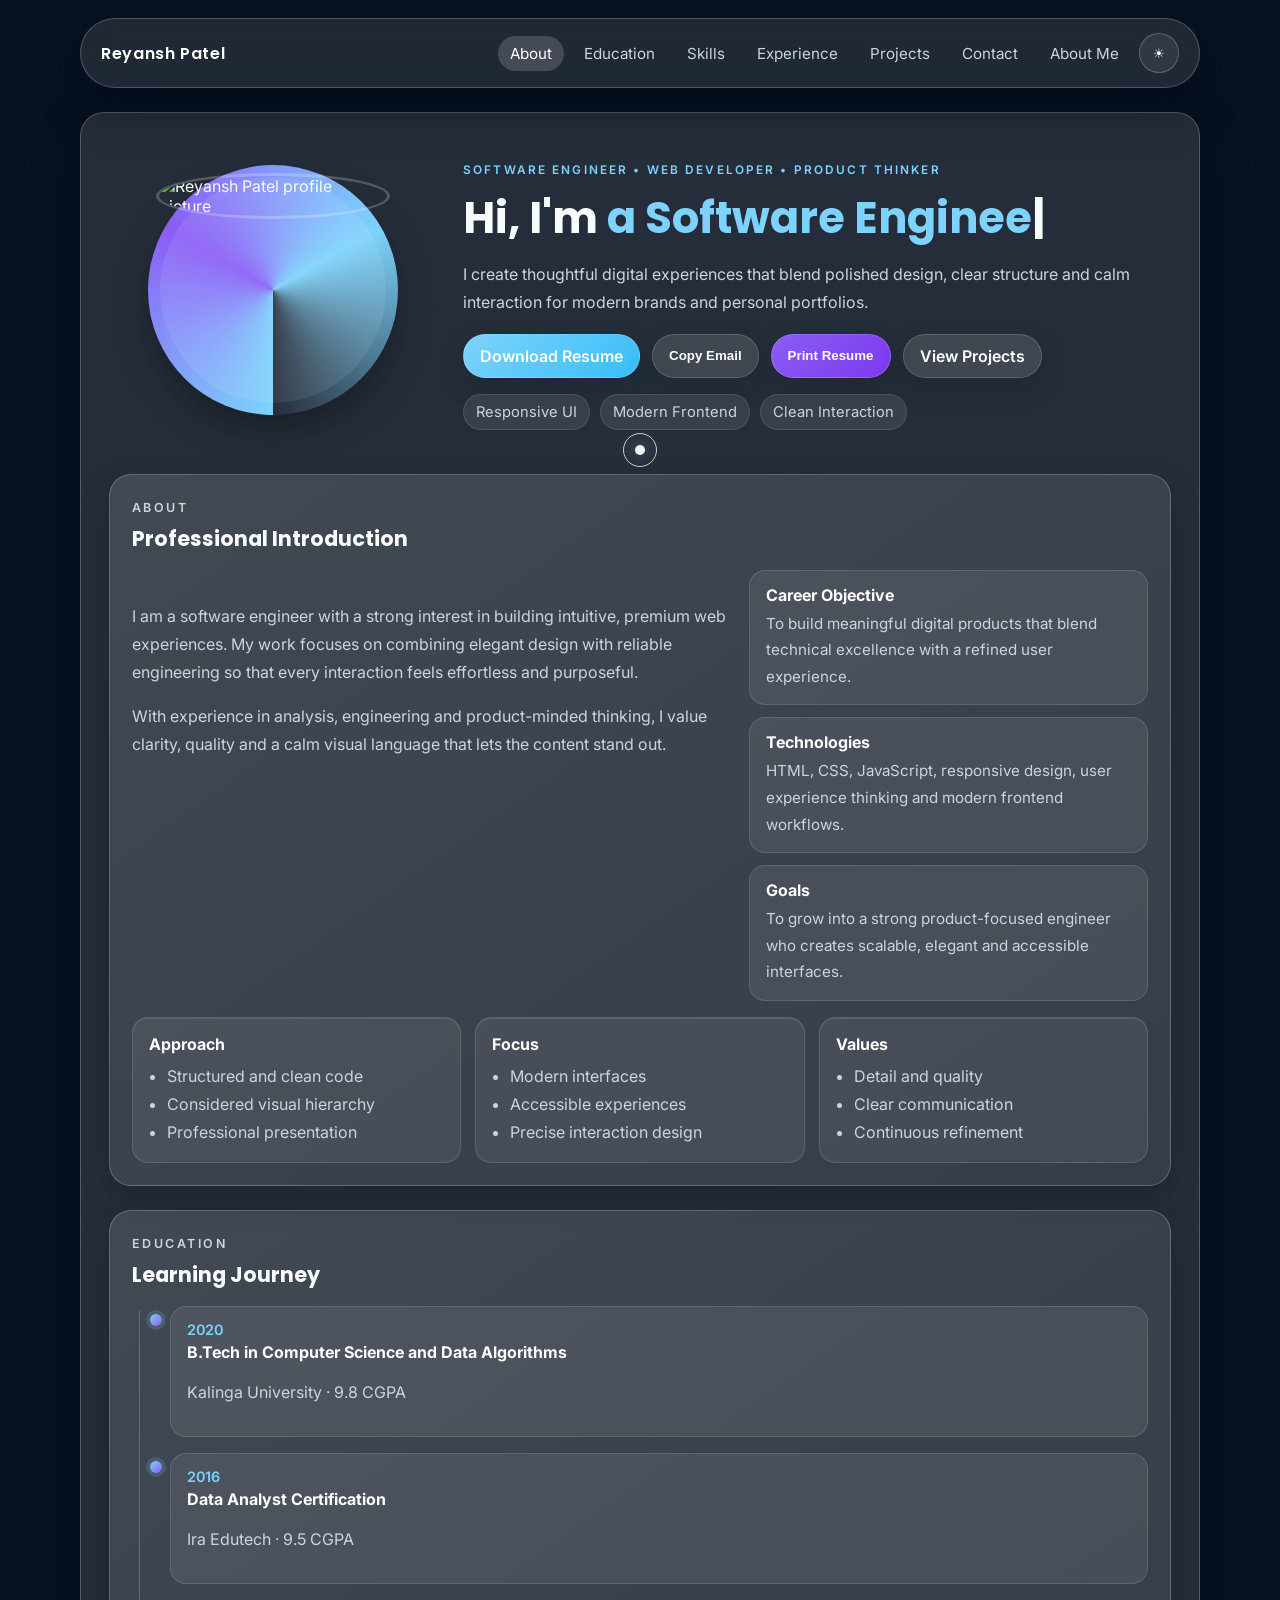
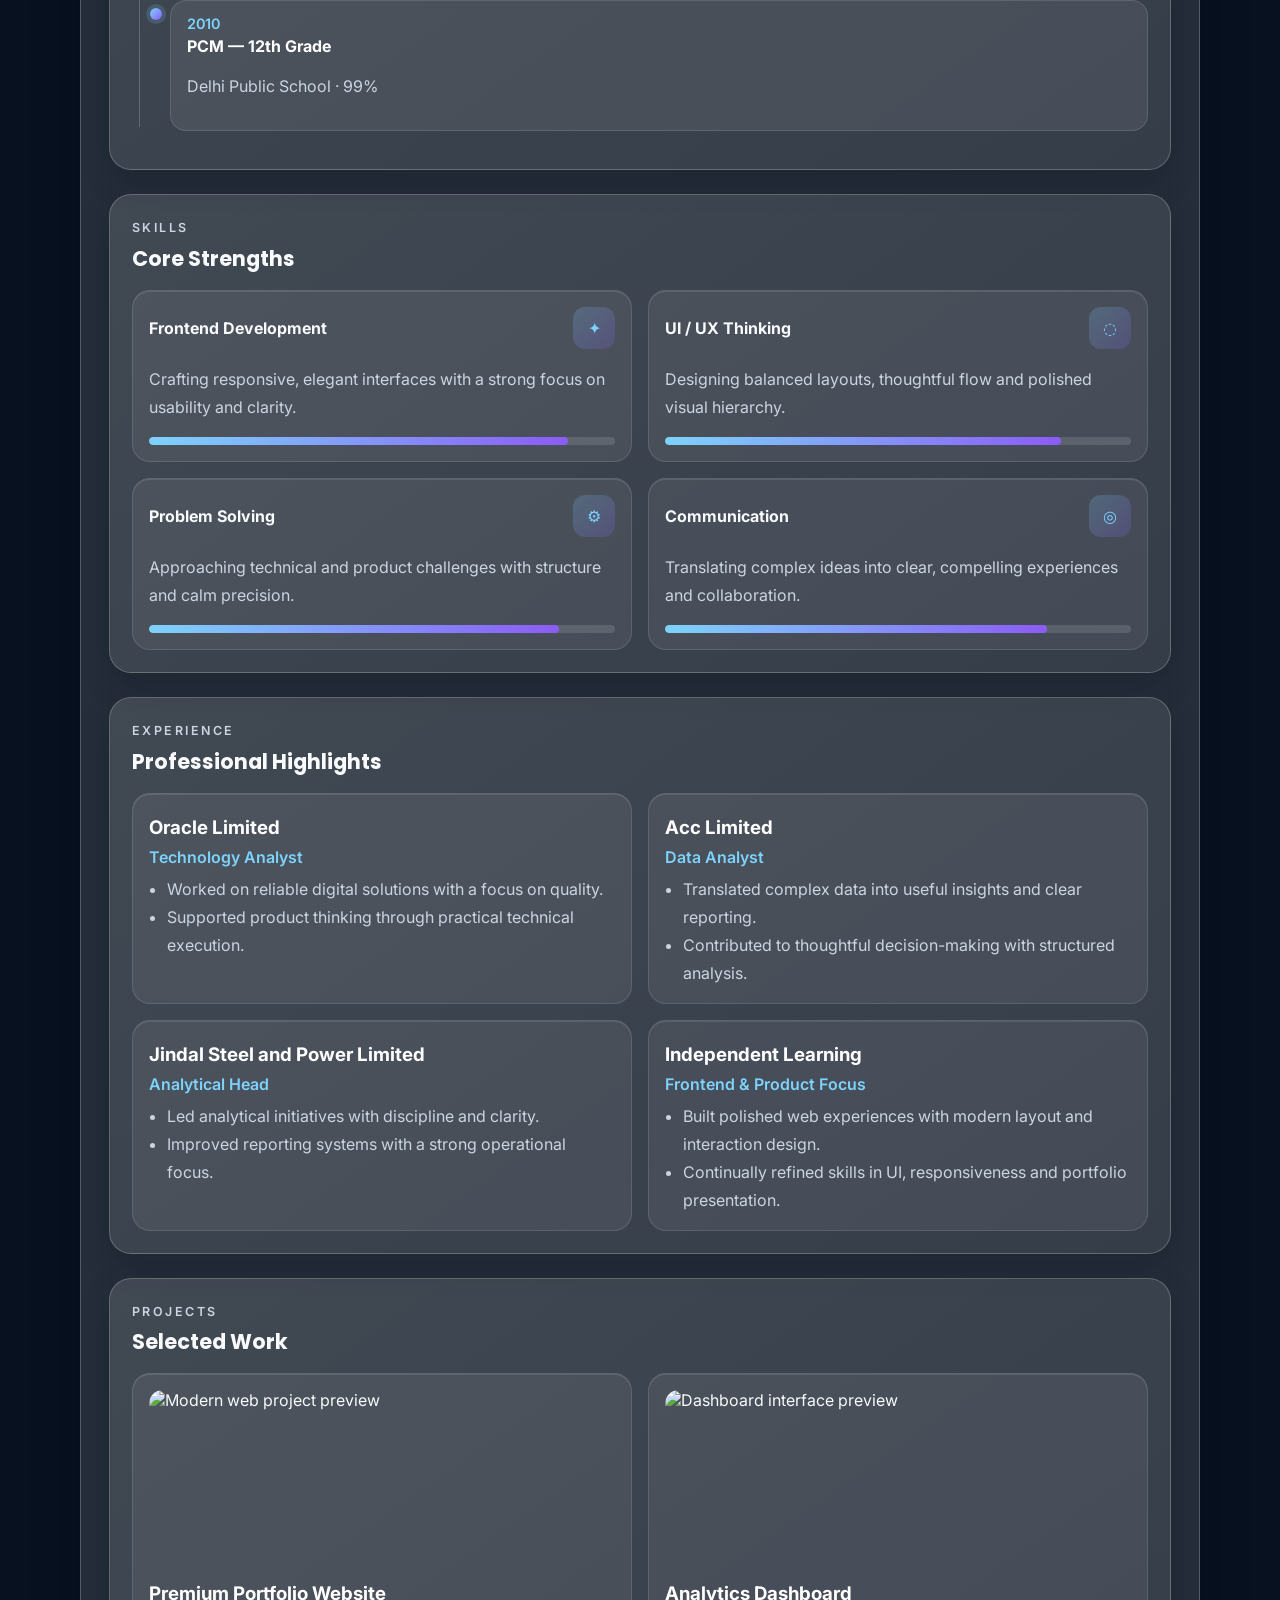
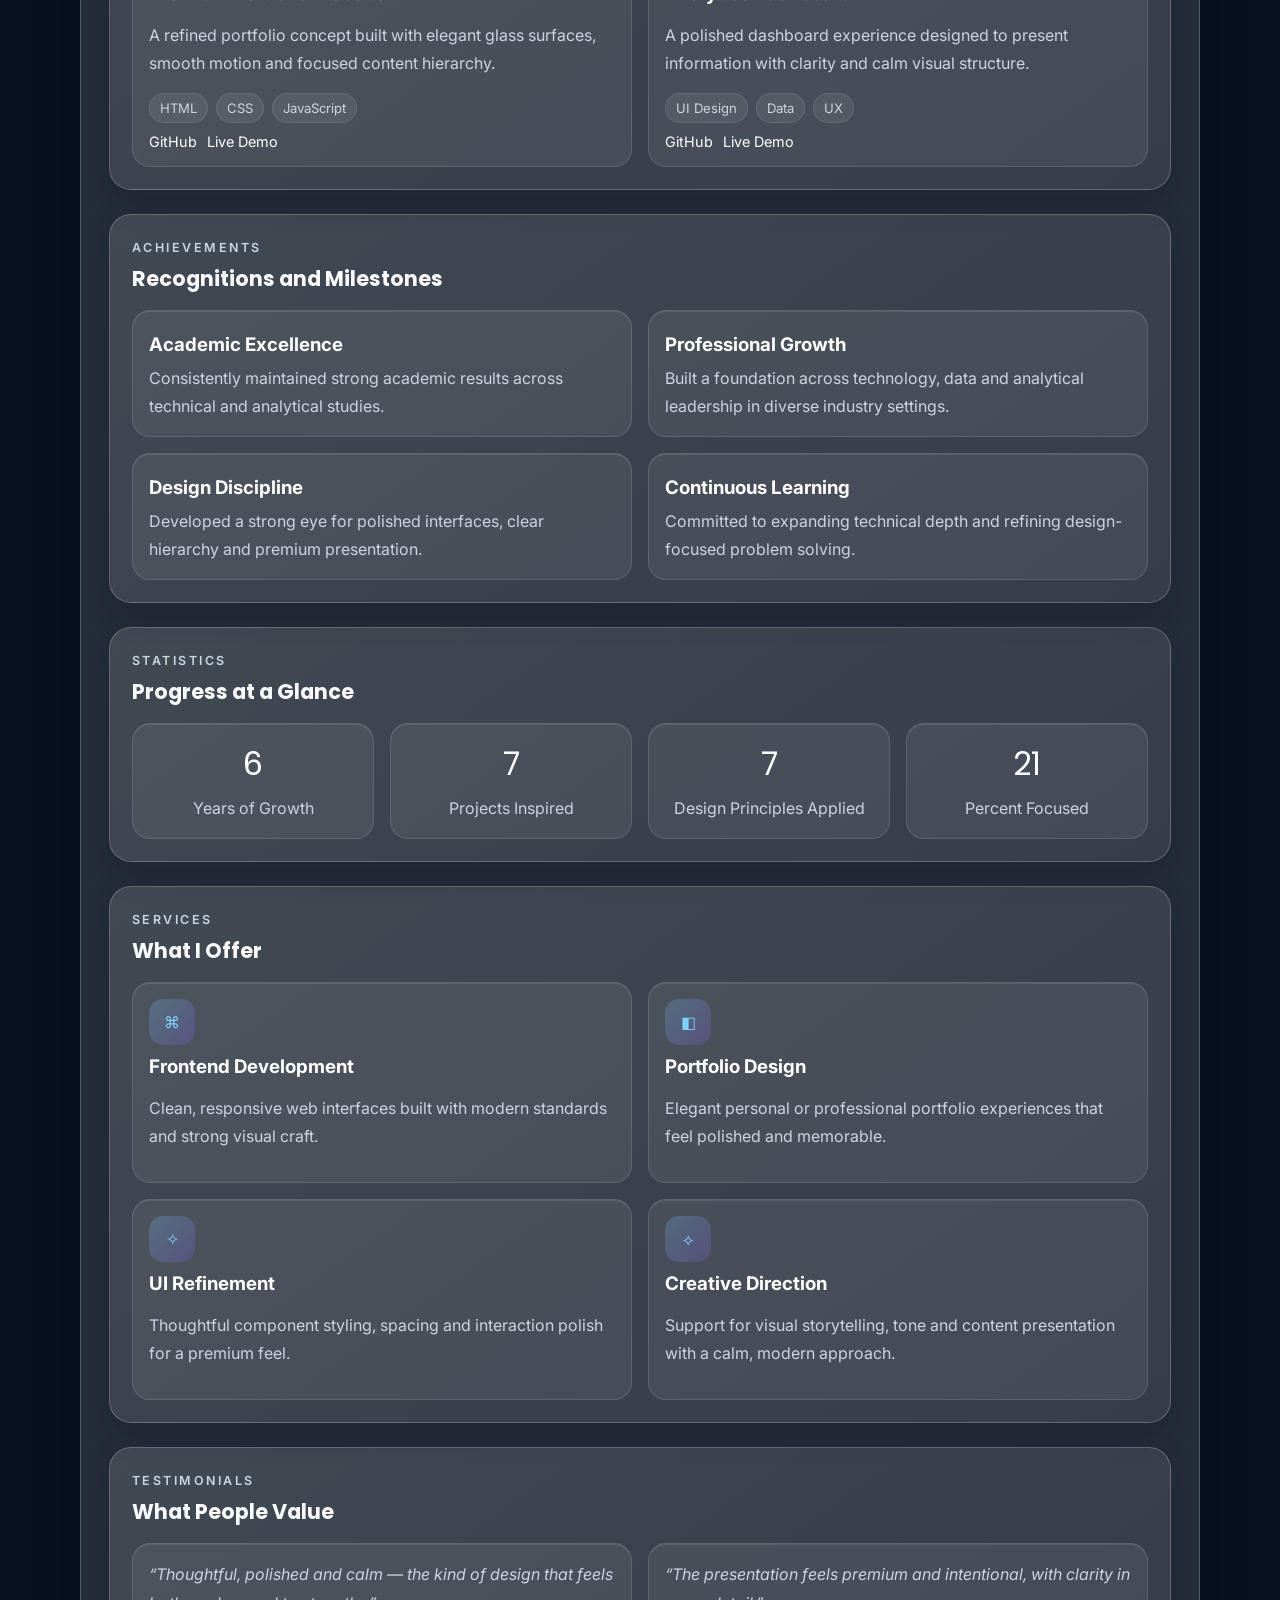
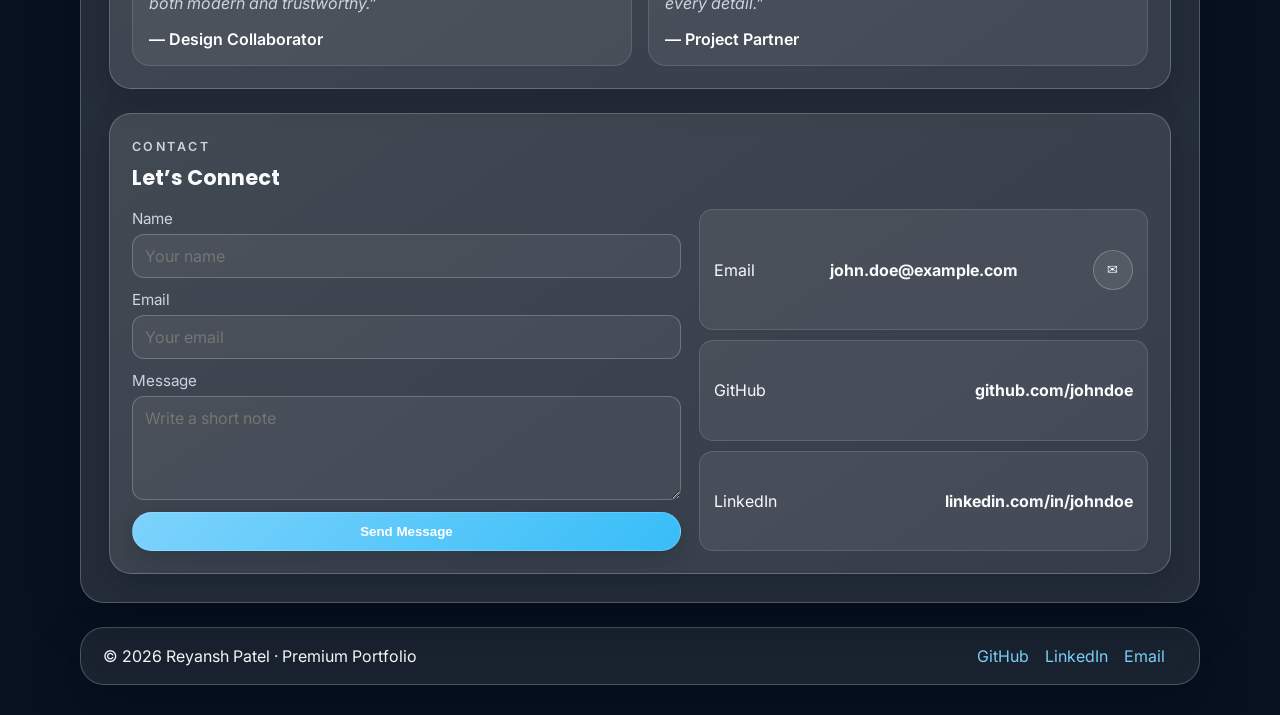
==== index.html @ 23c919d6 "Added index.html" ====
<!DOCTYPE html>
<html lang="en">
<head>
    <meta charset="UTF-8">
    <meta name="viewport" content="width=device-width, initial-scale=1.0">
    <title>Reyansh Patel | Portfolio</title>
    <link rel="preconnect" href="https://fonts.googleapis.com">
    <link rel="preconnect" href="https://fonts.gstatic.com" crossorigin>
    <link href="https://fonts.googleapis.com/css2?family=Inter:wght@300;400;500;600;700&family=Poppins:wght@500;600;700&display=swap" rel="stylesheet">
    <style>
        :root {
            --bg-1: #07111f;
            --bg-2: #13233d;
            --card: rgba(255,255,255,0.12);
            --card-strong: rgba(255,255,255,0.16);
            --text: #f8fafc;
            --muted: #cbd5e1;
            --accent: #7dd3fc;
            --accent-2: #8b5cf6;
            --border: rgba(255,255,255,0.22);
            --shadow: 0 20px 45px rgba(2,8,23,0.35);
            --surface: rgba(255,255,255,0.08);
            --surface-strong: rgba(255,255,255,0.14);
        }

        body[data-theme="light"] {
            --bg-1: #f8fbff;
            --bg-2: #e9f2ff;
            --card: rgba(255,255,255,0.82);
            --card-strong: rgba(255,255,255,0.92);
            --text: #10233c;
            --muted: #55708f;
            --accent: #2563eb;
            --accent-2: #7c3aed;
            --border: rgba(15,23,42,0.12);
            --shadow: 0 16px 35px rgba(15,23,42,0.1);
            --surface: rgba(37,99,235,0.08);
            --surface-strong: rgba(124,58,237,0.12);
        }

        * { box-sizing: border-box; }
        html { scroll-behavior: smooth; }
        body {
            margin: 0;
            font-family: 'Inter', sans-serif;
            color: var(--text);
            background: var(--bg-1);
            overflow-x: hidden;
            min-height: 100vh;
        }

        /* Floating background blobs removed per user request */
        body::before, body::after {
            display: none !important;
            content: none !important;
        }

        .loading-screen {
            position: fixed;
            inset: 0;
            background: rgba(7,17,31,0.95);
            display: grid;
            place-items: center;
            z-index: 99999;
            transition: opacity 0.6s ease, visibility 0.6s ease;
        }

        body[data-theme="light"] .loading-screen {
            background: rgba(248,251,255,0.95);
        }

        .page-transition {
            position: fixed;
            inset: 0;
            background: rgba(7,17,31,0.18);
            backdrop-filter: blur(4px);
            opacity: 0;
            pointer-events: none;
            transition: opacity 0.2s ease;
            z-index: 10004;
        }

        body.is-transitioning .page-transition {
            opacity: 1;
        }

        .loading-screen.hidden {
            opacity: 0;
            visibility: hidden;
        }

        .loader {
            width: 54px;
            height: 54px;
            border: 3px solid rgba(255,255,255,0.18);
            border-top-color: var(--accent);
            border-radius: 50%;
        }

        .scroll-progress {
            position: fixed;
            top: 0;
            left: 0;
            width: 0%;
            height: 3px;
            background: linear-gradient(90deg, var(--accent), var(--accent-2));
            z-index: 10005;
            box-shadow: 0 0 18px rgba(125,211,252,0.5);
        }

        .navbar {
            position: sticky;
            top: 16px;
            z-index: 1000;
            display: flex;
            justify-content: space-between;
            align-items: center;
            padding: 14px 20px;
            margin: 18px auto 24px;
            max-width: 1120px;
            border-radius: 999px;
            background: rgba(255,255,255,0.1);
            backdrop-filter: blur(18px);
            -webkit-backdrop-filter: blur(18px);
            border: 1px solid var(--border);
            box-shadow: var(--shadow);
        }

        .brand { font-family: 'Poppins', sans-serif; font-weight: 600; letter-spacing: 0.04em; color: white; text-decoration: none; }
        .nav-links { display: flex; gap: 8px; flex-wrap: wrap; }
        .nav-links a {
            color: var(--muted);
            text-decoration: none;
            padding: 8px 12px;
            border-radius: 999px;
            transition: all 0.25s ease;
            font-size: 0.95rem;
        }

        .nav-links a:hover, .nav-links a.active { color: white; background: rgba(255,255,255,0.16); }

        .nav-actions { display: flex; align-items: center; gap: 8px; }
        .icon-btn {
            border: 1px solid var(--border);
            background: var(--surface);
            color: var(--text);
            width: 40px;
            height: 40px;
            border-radius: 50%;
            display: grid;
            place-items: center;
            cursor: pointer;
            transition: transform 0.2s ease, background 0.2s ease;
        }

        .icon-btn:hover { transform: translateY(-1px); background: var(--surface-strong); }

        .glass-card {
            position: relative;
            z-index: 1;
            max-width: 1120px;
            margin: 24px auto;
            padding: 28px;
            border-radius: 24px;
            background: var(--card);
            backdrop-filter: blur(18px);
            -webkit-backdrop-filter: blur(18px);
            border: 1px solid var(--border);
            box-shadow: var(--shadow);
        }

        .hero {
            display: grid;
            grid-template-columns: 320px 1fr;
            gap: 30px;
            align-items: center;
            padding: 10px 4px 20px;
        }

        .profile-shell {
            display: grid;
            place-items: center;
        }

        .profile-ring {
            position: relative;
            width: 250px;
            height: 250px;
            border-radius: 50%;
            padding: 8px;
            background: conic-gradient(from 180deg, var(--accent), var(--accent-2), var(--accent), transparent);
            box-shadow: 0 16px 34px rgba(0,0,0,0.3);
        }

        .profile-ring::after {
            content: '';
            position: absolute;
            inset: 12px;
            background: rgba(255,255,255,0.08);
            border-radius: 50%;
            z-index: 0;
        }

        .profile-ring img {
            position: relative;
            z-index: 1;
            width: 100%;
            height: 100%;
            object-fit: cover;
            border-radius: 50%;
            border: 3px solid rgba(255,255,255,0.22);
        }

        .eyebrow {
            display: inline-block;
            letter-spacing: 0.18em;
            text-transform: uppercase;
            font-size: 0.74rem;
            font-weight: 600;
            color: var(--accent);
            margin-bottom: 8px;
        }

        .hero h1 {
            font-family: 'Poppins', sans-serif;
            font-size: clamp(2rem, 3.4vw, 2.9rem);
            margin: 0 0 10px;
        }

        .typing { color: var(--accent); }
        .cursor-blink { color: var(--text); animation: blink 0.8s step-end infinite; }

        .hero .lead { line-height: 1.75; color: var(--muted); margin: 0 0 14px; }
        .btn-row { display: flex; gap: 12px; flex-wrap: wrap; margin: 18px 0 12px; }
        .btn {
            display: inline-flex;
            align-items: center;
            justify-content: center;
            padding: 11px 16px;
            border-radius: 999px;
            text-decoration: none;
            color: white;
            font-weight: 600;
            border: 1px solid rgba(255,255,255,0.16);
            box-shadow: 0 10px 24px rgba(15,23,42,0.22);
            transition: transform 0.25s ease, box-shadow 0.25s ease;
        }

        .btn:hover { transform: translateY(-2px); box-shadow: 0 14px 28px rgba(15,23,42,0.3); }
        .btn-primary { background: linear-gradient(135deg, var(--accent), #38bdf8); }
        .btn-secondary { background: rgba(255,255,255,0.12); }
        .btn-tertiary { background: linear-gradient(135deg, var(--accent-2), #7c3aed); }

        .hero-meta {
            display: flex;
            flex-wrap: wrap;
            gap: 10px;
            margin-top: 16px;
        }

        .hero-meta span {
            padding: 8px 12px;
            border-radius: 999px;
            background: rgba(255,255,255,0.09);
            color: var(--muted);
            font-size: 0.92rem;
            border: 1px solid rgba(255,255,255,0.1);
        }

        .section-card {
            margin-top: 24px;
            padding: 22px;
            border-radius: 22px;
            background: linear-gradient(145deg, rgba(255,255,255,0.13), rgba(255,255,255,0.08));
            border: 1px solid var(--border);
            box-shadow: 0 12px 30px rgba(2,8,23,0.18);
        }

        .section-heading { margin-bottom: 16px; }
        .section-kicker {
            margin: 0 0 4px;
            color: var(--accent);
            font-size: 0.78rem;
            text-transform: uppercase;
            letter-spacing: 0.2em;
            font-weight: 600;
        }

        .section-card h2 { font-family: 'Poppins', sans-serif; margin: 0; font-size: 1.3rem; }
        .section-card p, .section-card li { color: var(--muted); line-height: 1.75; }

        .about-grid {
            display: grid;
            grid-template-columns: 1.2fr 0.8fr;
            gap: 18px;
            align-items: start;
        }

        .about-main {
            padding: 16px 0;
        }

        .about-highlights {
            display: grid;
            gap: 12px;
        }

        .about-card {
            padding: 14px 16px;
            border-radius: 16px;
            background: rgba(255,255,255,0.08);
            border: 1px solid rgba(255,255,255,0.12);
        }

        .about-card h3 { margin: 0 0 6px; font-size: 1rem; color: white; }
        .about-card p { margin: 0; font-size: 0.95rem; }

        .about-cards {
            display: grid;
            grid-template-columns: repeat(3, minmax(0, 1fr));
            gap: 14px;
            margin-top: 16px;
        }

        .mini-card {
            padding: 16px;
            border-radius: 16px;
            background: rgba(255,255,255,0.07);
            border: 1px solid rgba(255,255,255,0.12);
            box-shadow: inset 0 1px 0 rgba(255,255,255,0.1);
        }

        .mini-card h3 { margin: 0 0 8px; color: white; font-size: 1rem; }
        .mini-card ul { margin: 0; padding-left: 18px; }

        .timeline { position: relative; padding-left: 20px; margin-top: 10px; }
        .timeline::before {
            content: '';
            position: absolute;
            left: 7px;
            top: 4px;
            bottom: 4px;
            width: 1px;
            background: rgba(255,255,255,0.2);
        }

        .timeline-item { position: relative; margin-bottom: 16px; padding-left: 18px; }
        .timeline-dot {
            position: absolute;
            left: -2px;
            top: 8px;
            width: 12px;
            height: 12px;
            border-radius: 50%;
            background: linear-gradient(135deg, var(--accent), var(--accent-2));
            box-shadow: 0 0 0 4px rgba(125,211,252,0.16);
        }

        .timeline-card {
            padding: 14px 16px;
            border-radius: 16px;
            background: rgba(255,255,255,0.08);
            border: 1px solid rgba(255,255,255,0.12);
        }

        .timeline-card .year { color: var(--accent); font-weight: 600; font-size: 0.9rem; }
        .timeline-card h3 { margin: 4px 0 6px; color: white; font-size: 1rem; }

        .skills-grid, .experience-grid, .project-grid, .achievements-grid, .services-grid, .testimonials-grid, .stats-grid {
            display: grid;
            gap: 16px;
        }

        .skills-grid { grid-template-columns: repeat(2, minmax(0, 1fr)); }
        .experience-grid { grid-template-columns: repeat(2, minmax(0, 1fr)); }
        .project-grid { grid-template-columns: repeat(2, minmax(0, 1fr)); }
        .achievements-grid { grid-template-columns: repeat(2, minmax(0, 1fr)); }
        .services-grid { grid-template-columns: repeat(2, minmax(0, 1fr)); }
        .testimonials-grid { grid-template-columns: repeat(2, minmax(0, 1fr)); }
        .stats-grid { grid-template-columns: repeat(4, minmax(0, 1fr)); }

        .skill-card, .experience-card, .project-card, .achievement-card, .service-card, .testimonial-card, .stat-card {
            padding: 16px;
            border-radius: 18px;
            background: rgba(255,255,255,0.07);
            border: 1px solid rgba(255,255,255,0.12);
            box-shadow: inset 0 1px 0 rgba(255,255,255,0.1);
            transition: transform 0.25s ease, box-shadow 0.25s ease;
        }

        .skill-card:hover, .experience-card:hover, .project-card:hover, .achievement-card:hover, .service-card:hover, .testimonial-card:hover {
            transform: translateY(-3px);
            box-shadow: 0 12px 28px rgba(2,8,23,0.22);
        }

        .skill-head { display: flex; justify-content: space-between; align-items: center; margin-bottom: 8px; }
        .skill-icon {
            width: 42px;
            height: 42px;
            display: grid;
            place-items: center;
            border-radius: 12px;
            background: linear-gradient(135deg, rgba(125,211,252,0.2), rgba(139,92,246,0.2));
            color: var(--accent);
        }

        .progress-track {
            width: 100%;
            height: 8px;
            border-radius: 999px;
            background: rgba(255,255,255,0.12);
            overflow: hidden;
            margin-top: 8px;
        }

        .skill-progress-bar {
            height: 100%;
            width: 0;
            border-radius: 999px;
            background: linear-gradient(90deg, var(--accent), var(--accent-2));
            transition: width 1s ease;
        }

        .experience-card h3, .project-card h3, .achievement-card h3, .service-card h3, .testimonial-card h3 { margin: 6px 0 8px; color: white; }
        .experience-card .role { color: var(--accent); font-weight: 600; margin-bottom: 8px; }
        .experience-card ul { padding-left: 18px; margin: 0; }

        .project-media {
            width: 100%;
            height: 180px;
            border-radius: 14px;
            overflow: hidden;
            margin-bottom: 12px;
        }

        .project-media img {
            width: 100%;
            height: 100%;
            object-fit: cover;
            transition: transform 0.35s ease;
        }

        .project-card:hover .project-media img {
            transform: scale(1.03);
        }
        .tags { display: flex; flex-wrap: wrap; gap: 8px; margin: 10px 0; }
        .tag {
            padding: 6px 10px;
            border-radius: 999px;
            background: rgba(255,255,255,0.08);
            color: var(--muted);
            font-size: 0.82rem;
            border: 1px solid rgba(255,255,255,0.1);
        }

        .project-links { display: flex; gap: 10px; flex-wrap: wrap; margin-top: 10px; }
        .project-links a { color: white; text-decoration: none; font-size: 0.9rem; }

        .achievement-card p { margin: 0; }
        .stat-card { text-align: center; }
        .stat-card .counter { font-family: 'Poppins', sans-serif; font-size: 2rem; color: white; }
        .stat-card p { margin: 6px 0 0; color: var(--muted); }

        .service-card .service-icon {
            width: 46px;
            height: 46px;
            display: grid;
            place-items: center;
            border-radius: 14px;
            margin-bottom: 10px;
            background: linear-gradient(135deg, rgba(125,211,252,0.22), rgba(139,92,246,0.22));
            color: var(--accent);
        }

        .testimonial-card blockquote {
            margin: 0 0 12px;
            color: var(--muted);
            line-height: 1.8;
            font-style: italic;
        }

        .testimonial-card .person { color: white; font-weight: 600; }

        .contact-grid {
            display: grid;
            grid-template-columns: 1.1fr 0.9fr;
            gap: 18px;
            margin-top: 12px;
        }

        .contact-form {
            display: grid;
            gap: 12px;
        }

        .form-row { display: grid; gap: 6px; }
        .form-row label { font-size: 0.95rem; color: var(--muted); }
        .form-row input,
        .form-row textarea {
            width: 100%;
            border: 1px solid var(--border);
            border-radius: 12px;
            padding: 11px 12px;
            background: rgba(255,255,255,0.06);
            color: var(--text);
            font: inherit;
            resize: vertical;
        }

        .form-row input:focus,
        .form-row textarea:focus {
            outline: 2px solid rgba(125,211,252,0.3);
            border-color: var(--accent);
        }

        .contact-info {
            display: grid;
            gap: 10px;
        }

        .contact-pill {
            display: flex;
            justify-content: space-between;
            align-items: center;
            gap: 10px;
            padding: 12px 14px;
            border-radius: 14px;
            background: rgba(255,255,255,0.07);
            border: 1px solid rgba(255,255,255,0.12);
        }

        .toast {
            position: fixed;
            right: 20px;
            bottom: 84px;
            background: rgba(7,17,31,0.95);
            color: white;
            padding: 12px 14px;
            border-radius: 999px;
            box-shadow: 0 10px 24px rgba(2,8,23,0.25);
            z-index: 10006;
            opacity: 0;
            transform: translateY(8px);
            pointer-events: none;
            transition: opacity 0.25s ease, transform 0.25s ease;
        }

        .toast.show { opacity: 1; transform: translateY(0); }

        .footer {
            max-width: 1120px;
            margin: 0 auto 30px;
            padding: 18px 22px;
            border-radius: 24px;
            background: rgba(255,255,255,0.08);
            backdrop-filter: blur(16px);
            -webkit-backdrop-filter: blur(16px);
            border: 1px solid var(--border);
            box-shadow: var(--shadow);
            display: flex;
            justify-content: space-between;
            align-items: center;
            flex-wrap: wrap;
            gap: 12px;
        }

        .footer a { color: var(--accent); text-decoration: none; margin-right: 12px; }

        .back-to-top {
            position: fixed;
            right: 20px;
            bottom: 20px;
            width: 48px;
            height: 48px;
            border: 0;
            border-radius: 50%;
            color: white;
            background: linear-gradient(135deg, var(--accent), var(--accent-2));
            box-shadow: 0 10px 24px rgba(15,23,42,0.3);
            cursor: pointer;
            z-index: 10002;
            opacity: 0;
            visibility: hidden;
            transform: translateY(8px);
            transition: all 0.3s ease;
        }

        .back-to-top.show { opacity: 1; visibility: visible; transform: translateY(0); }

        .cursor-dot, .cursor-ring {
            position: fixed;
            top: 0;
            left: 0;
            pointer-events: none;
            border-radius: 50%;
            transform: translate(-50%, -50%);
            z-index: 9999;
            transition: transform 0.16s ease-out, width 0.2s ease, height 0.2s ease;
        }

        .cursor-dot {
            width: 10px;
            height: 10px;
            background: rgba(255,255,255,0.95);
            box-shadow: 0 0 18px rgba(255,255,255,0.5);
        }

        .cursor-ring {
            width: 34px;
            height: 34px;
            border: 1px solid rgba(255,255,255,0.75);
        }

        .reveal {
            opacity: 0;
            transform: translateY(24px);
            transition: opacity 0.8s ease, transform 0.8s ease;
        }

        .reveal.active { opacity: 1; transform: translateY(0); }

        /* Removed animated background keyframes to eliminate floating blob effects */
        @keyframes blink { 50% { opacity: 0; } }

        @media (max-width: 960px) {
            .hero { grid-template-columns: 1fr; }
            .about-grid { grid-template-columns: 1fr; }
            .skills-grid, .experience-grid, .project-grid, .achievements-grid, .services-grid, .testimonials-grid { grid-template-columns: 1fr; }
            .stats-grid { grid-template-columns: repeat(2, minmax(0, 1fr)); }
        }

        @media (max-width: 640px) {
            body { padding: 0 10px 40px; }
            .glass-card { padding: 18px; border-radius: 20px; }
            .navbar { flex-direction: column; gap: 10px; border-radius: 22px; }
            .nav-links { justify-content: center; }
            .btn-row { flex-direction: column; }
            .btn { width: 100%; }
            .about-cards { grid-template-columns: 1fr; }
            .stats-grid { grid-template-columns: 1fr; }
            .contact-grid { grid-template-columns: 1fr; }
            .cursor-dot, .cursor-ring { display: none; }
        }
    </style>
</head>
<body>
    <div class="loading-screen" id="loadingScreen">
        <div class="loader"></div>
    </div>
    <div class="scroll-progress" id="progressBar"></div>
    <div class="cursor-ring" id="cursorRing"></div>
    <div class="cursor-dot" id="cursorDot"></div>

    <nav class="navbar">
        <a href="#top" class="brand interactive">Reyansh Patel</a>
        <div class="nav-actions">
            <div class="nav-links">
                <a href="#About" class="interactive">About</a>
                <a href="#Education" class="interactive">Education</a>
                <a href="#Skills" class="interactive">Skills</a>
                <a href="#Experience" class="interactive">Experience</a>
                <a href="#Projects" class="interactive">Projects</a>
                <a href="#Contact" class="interactive">Contact</a>
                <a href="aboutus.html" class="interactive">About Me</a>
            </div>
            <button class="icon-btn interactive" id="themeToggle" aria-label="Toggle color theme">☀</button>
        </div>
    </nav>

    <main class="glass-card" id="top">
        <section class="hero reveal">
            <div class="profile-shell">
                <div class="profile-ring">
                    <img src="C:\Users\REYANSH\OneDrive\Pictures\my photo.png" alt="Reyansh Patel profile picture">
                </div>
            </div>
            <div>
                <p class="eyebrow">Software Engineer • Web Developer • Product Thinker</p>
                <h1>Hi, I'm <span class="typing" id="typingText">Reyansh Patel</span><span class="cursor-blink">|</span></h1>
                <p class="lead">I create thoughtful digital experiences that blend polished design, clear structure and calm interaction for modern brands and personal portfolios.</p>
                <div class="btn-row">
                    <a href="resume.txt" class="btn btn-primary interactive" download>Download Resume</a>
                    <button class="btn btn-secondary interactive" id="copyEmailBtn" type="button">Copy Email</button>
                    <button class="btn btn-tertiary interactive" id="printResumeBtn" type="button">Print Resume</button>
                    <a href="#Projects" class="btn btn-secondary interactive">View Projects</a>
                </div>
                <div class="hero-meta">
                    <span>Responsive UI</span>
                    <span>Modern Frontend</span>
                    <span>Clean Interaction</span>
                </div>
            </div>
        </section>

        <section class="section-card reveal" id="About">
            <div class="section-heading">
                <p class="section-kicker">About</p>
                <h2>Professional Introduction</h2>
            </div>
            <div class="about-grid">
                <div class="about-main">
                    <p>I am a software engineer with a strong interest in building intuitive, premium web experiences. My work focuses on combining elegant design with reliable engineering so that every interaction feels effortless and purposeful.</p>
                    <p>With experience in analysis, engineering and product-minded thinking, I value clarity, quality and a calm visual language that lets the content stand out.</p>
                </div>
                <div class="about-highlights">
                    <div class="about-card">
                        <h3>Career Objective</h3>
                        <p>To build meaningful digital products that blend technical excellence with a refined user experience.</p>
                    </div>
                    <div class="about-card">
                        <h3>Technologies</h3>
                        <p>HTML, CSS, JavaScript, responsive design, user experience thinking and modern frontend workflows.</p>
                    </div>
                    <div class="about-card">
                        <h3>Goals</h3>
                        <p>To grow into a strong product-focused engineer who creates scalable, elegant and accessible interfaces.</p>
                    </div>
                </div>
            </div>
            <div class="about-cards">
                <div class="mini-card">
                    <h3>Approach</h3>
                    <ul>
                        <li>Structured and clean code</li>
                        <li>Considered visual hierarchy</li>
                        <li>Professional presentation</li>
                    </ul>
                </div>
                <div class="mini-card">
                    <h3>Focus</h3>
                    <ul>
                        <li>Modern interfaces</li>
                        <li>Accessible experiences</li>
                        <li>Precise interaction design</li>
                    </ul>
                </div>
                <div class="mini-card">
                    <h3>Values</h3>
                    <ul>
                        <li>Detail and quality</li>
                        <li>Clear communication</li>
                        <li>Continuous refinement</li>
                    </ul>
                </div>
            </div>
        </section>

        <section class="section-card reveal" id="Education">
            <div class="section-heading">
                <p class="section-kicker">Education</p>
                <h2>Learning Journey</h2>
            </div>
            <div class="timeline">
                <div class="timeline-item">
                    <div class="timeline-dot"></div>
                    <div class="timeline-card">
                        <div class="year">2020</div>
                        <h3>B.Tech in Computer Science and Data Algorithms</h3>
                        <p>Kalinga University · 9.8 CGPA</p>
                    </div>
                </div>
                <div class="timeline-item">
                    <div class="timeline-dot"></div>
                    <div class="timeline-card">
                        <div class="year">2016</div>
                        <h3>Data Analyst Certification</h3>
                        <p>Ira Edutech · 9.5 CGPA</p>
                    </div>
                </div>
                <div class="timeline-item">
                    <div class="timeline-dot"></div>
                    <div class="timeline-card">
                        <div class="year">2010</div>
                        <h3>PCM — 12th Grade</h3>
                        <p>Delhi Public School · 99%</p>
                    </div>
                </div>
            </div>
        </section>

        <section class="section-card reveal" id="Skills">
            <div class="section-heading">
                <p class="section-kicker">Skills</p>
                <h2>Core Strengths</h2>
            </div>
            <div class="skills-grid">
                <div class="skill-card">
                    <div class="skill-head">
                        <strong>Frontend Development</strong>
                        <div class="skill-icon">✦</div>
                    </div>
                    <p>Crafting responsive, elegant interfaces with a strong focus on usability and clarity.</p>
                    <div class="progress-track"><div class="skill-progress-bar" data-width="90"></div></div>
                </div>
                <div class="skill-card">
                    <div class="skill-head">
                        <strong>UI / UX Thinking</strong>
                        <div class="skill-icon">◌</div>
                    </div>
                    <p>Designing balanced layouts, thoughtful flow and polished visual hierarchy.</p>
                    <div class="progress-track"><div class="skill-progress-bar" data-width="85"></div></div>
                </div>
                <div class="skill-card">
                    <div class="skill-head">
                        <strong>Problem Solving</strong>
                        <div class="skill-icon">⚙</div>
                    </div>
                    <p>Approaching technical and product challenges with structure and calm precision.</p>
                    <div class="progress-track"><div class="skill-progress-bar" data-width="88"></div></div>
                </div>
                <div class="skill-card">
                    <div class="skill-head">
                        <strong>Communication</strong>
                        <div class="skill-icon">◎</div>
                    </div>
                    <p>Translating complex ideas into clear, compelling experiences and collaboration.</p>
                    <div class="progress-track"><div class="skill-progress-bar" data-width="82"></div></div>
                </div>
            </div>
        </section>

        <section class="section-card reveal" id="Experience">
            <div class="section-heading">
                <p class="section-kicker">Experience</p>
                <h2>Professional Highlights</h2>
            </div>
            <div class="experience-grid">
                <div class="experience-card">
                    <h3>Oracle Limited</h3>
                    <div class="role">Technology Analyst</div>
                    <ul>
                        <li>Worked on reliable digital solutions with a focus on quality.</li>
                        <li>Supported product thinking through practical technical execution.</li>
                    </ul>
                </div>
                <div class="experience-card">
                    <h3>Acc Limited</h3>
                    <div class="role">Data Analyst</div>
                    <ul>
                        <li>Translated complex data into useful insights and clear reporting.</li>
                        <li>Contributed to thoughtful decision-making with structured analysis.</li>
                    </ul>
                </div>
                <div class="experience-card">
                    <h3>Jindal Steel and Power Limited</h3>
                    <div class="role">Analytical Head</div>
                    <ul>
                        <li>Led analytical initiatives with discipline and clarity.</li>
                        <li>Improved reporting systems with a strong operational focus.</li>
                    </ul>
                </div>
                <div class="experience-card">
                    <h3>Independent Learning</h3>
                    <div class="role">Frontend & Product Focus</div>
                    <ul>
                        <li>Built polished web experiences with modern layout and interaction design.</li>
                        <li>Continually refined skills in UI, responsiveness and portfolio presentation.</li>
                    </ul>
                </div>
            </div>
        </section>

        <section class="section-card reveal" id="Projects">
            <div class="section-heading">
                <p class="section-kicker">Projects</p>
                <h2>Selected Work</h2>
            </div>
            <div class="project-grid">
                <div class="project-card">
                    <div class="project-media">
                        <img src="https://images.unsplash.com/photo-1498050108023-c5249f4df085?auto=format&fit=crop&w=900&q=80" alt="Modern web project preview">
                    </div>
                    <h3>Premium Portfolio Website</h3>
                    <p>A refined portfolio concept built with elegant glass surfaces, smooth motion and focused content hierarchy.</p>
                    <div class="tags">
                        <span class="tag">HTML</span>
                        <span class="tag">CSS</span>
                        <span class="tag">JavaScript</span>
                    </div>
                    <div class="project-links">
                        <a href="https://github.com" target="_blank" rel="noreferrer">GitHub</a>
                        <a href="#top" target="_blank" rel="noreferrer">Live Demo</a>
                    </div>
                </div>
                <div class="project-card">
                    <div class="project-media">
                        <img src="https://images.unsplash.com/photo-1516321497487-e288fb19713f?auto=format&fit=crop&w=900&q=80" alt="Dashboard interface preview">
                    </div>
                    <h3>Analytics Dashboard</h3>
                    <p>A polished dashboard experience designed to present information with clarity and calm visual structure.</p>
                    <div class="tags">
                        <span class="tag">UI Design</span>
                        <span class="tag">Data</span>
                        <span class="tag">UX</span>
                    </div>
                    <div class="project-links">
                        <a href="https://github.com" target="_blank" rel="noreferrer">GitHub</a>
                        <a href="#top" target="_blank" rel="noreferrer">Live Demo</a>
                    </div>
                </div>
            </div>
        </section>

        <section class="section-card reveal" id="Achievements">
            <div class="section-heading">
                <p class="section-kicker">Achievements</p>
                <h2>Recognitions and Milestones</h2>
            </div>
            <div class="achievements-grid">
                <div class="achievement-card">
                    <h3>Academic Excellence</h3>
                    <p>Consistently maintained strong academic results across technical and analytical studies.</p>
                </div>
                <div class="achievement-card">
                    <h3>Professional Growth</h3>
                    <p>Built a foundation across technology, data and analytical leadership in diverse industry settings.</p>
                </div>
                <div class="achievement-card">
                    <h3>Design Discipline</h3>
                    <p>Developed a strong eye for polished interfaces, clear hierarchy and premium presentation.</p>
                </div>
                <div class="achievement-card">
                    <h3>Continuous Learning</h3>
                    <p>Committed to expanding technical depth and refining design-focused problem solving.</p>
                </div>
            </div>
        </section>

        <section class="section-card reveal" id="Statistics">
            <div class="section-heading">
                <p class="section-kicker">Statistics</p>
                <h2>Progress at a Glance</h2>
            </div>
            <div class="stats-grid">
                <div class="stat-card">
                    <div class="counter" data-target="6">0</div>
                    <p>Years of Growth</p>
                </div>
                <div class="stat-card">
                    <div class="counter" data-target="20">0</div>
                    <p>Projects Inspired</p>
                </div>
                <div class="stat-card">
                    <div class="counter" data-target="15">0</div>
                    <p>Design Principles Applied</p>
                </div>
                <div class="stat-card">
                    <div class="counter" data-target="100">0</div>
                    <p>Percent Focused</p>
                </div>
            </div>
        </section>

        <section class="section-card reveal" id="Services">
            <div class="section-heading">
                <p class="section-kicker">Services</p>
                <h2>What I Offer</h2>
            </div>
            <div class="services-grid">
                <div class="service-card">
                    <div class="service-icon">⌘</div>
                    <h3>Frontend Development</h3>
                    <p>Clean, responsive web interfaces built with modern standards and strong visual craft.</p>
                </div>
                <div class="service-card">
                    <div class="service-icon">◧</div>
                    <h3>Portfolio Design</h3>
                    <p>Elegant personal or professional portfolio experiences that feel polished and memorable.</p>
                </div>
                <div class="service-card">
                    <div class="service-icon">✧</div>
                    <h3>UI Refinement</h3>
                    <p>Thoughtful component styling, spacing and interaction polish for a premium feel.</p>
                </div>
                <div class="service-card">
                    <div class="service-icon">⟡</div>
                    <h3>Creative Direction</h3>
                    <p>Support for visual storytelling, tone and content presentation with a calm, modern approach.</p>
                </div>
            </div>
        </section>

        <section class="section-card reveal" id="Testimonials">
            <div class="section-heading">
                <p class="section-kicker">Testimonials</p>
                <h2>What People Value</h2>
            </div>
            <div class="testimonials-grid">
                <div class="testimonial-card">
                    <blockquote>“Thoughtful, polished and calm — the kind of design that feels both modern and trustworthy.”</blockquote>
                    <div class="person">— Design Collaborator</div>
                </div>
                <div class="testimonial-card">
                    <blockquote>“The presentation feels premium and intentional, with clarity in every detail.”</blockquote>
                    <div class="person">— Project Partner</div>
                </div>
            </div>
        </section>

        <section class="section-card reveal" id="Contact">
            <div class="section-heading">
                <p class="section-kicker">Contact</p>
                <h2>Let’s Connect</h2>
            </div>
            <div class="contact-grid">
                <form class="contact-form" id="contactForm">
                    <div class="form-row">
                        <label for="name">Name</label>
                        <input id="name" name="name" type="text" placeholder="Your name" required>
                    </div>
                    <div class="form-row">
                        <label for="email">Email</label>
                        <input id="email" name="email" type="email" placeholder="Your email" required>
                    </div>
                    <div class="form-row">
                        <label for="message">Message</label>
                        <textarea id="message" name="message" rows="4" placeholder="Write a short note" required></textarea>
                    </div>
                    <button class="btn btn-primary" type="submit">Send Message</button>
                </form>
                <div class="contact-info">
                    <div class="contact-pill">
                        <span>Email</span>
                        <strong>john.doe@example.com</strong>
                        <button class="icon-btn interactive" id="copyEmailInline" type="button" aria-label="Copy email">✉</button>
                    </div>
                    <div class="contact-pill">
                        <span>GitHub</span>
                        <strong>github.com/johndoe</strong>
                    </div>
                    <div class="contact-pill">
                        <span>LinkedIn</span>
                        <strong>linkedin.com/in/johndoe</strong>
                    </div>
                </div>
            </div>
        </section>
    </main>

    <footer class="footer reveal">
        <div>© 2026 Reyansh Patel · Premium Portfolio</div>
        <div>
            <a href="https://github.com/johndoe" target="_blank" rel="noreferrer">GitHub</a>
            <a href="https://linkedin.com/in/johndoe" target="_blank" rel="noreferrer">LinkedIn</a>
            <a href="mailto:john.doe@example.com">Email</a>
        </div>
    </footer>

    <button class="back-to-top" id="backToTop" aria-label="Back to top">↑</button>
    <div class="toast" id="toast"></div>
    <div class="page-transition"></div>

    <script>
        const body = document.body;
        const themeKey = 'portfolio-theme';
        const themeToggle = document.getElementById('themeToggle');
        const typingText = document.getElementById('typingText');
        const progressBar = document.getElementById('progressBar');
        const backToTop = document.getElementById('backToTop');
        const loadingScreen = document.getElementById('loadingScreen');
        const toast = document.getElementById('toast');
        const contactForm = document.getElementById('contactForm');
        const copyEmailBtn = document.getElementById('copyEmailBtn');
        const copyEmailInline = document.getElementById('copyEmailInline');
        const printResumeBtn = document.getElementById('printResumeBtn');
        const cursorDot = document.getElementById('cursorDot');
        const cursorRing = document.getElementById('cursorRing');
        const navLinks = document.querySelectorAll('.nav-links a[href^="#"]');
        const sections = document.querySelectorAll('main section[id]');
        const counters = document.querySelectorAll('.counter');
        const progressBars = document.querySelectorAll('.skill-progress-bar');
        const revealElements = document.querySelectorAll('.reveal');

        const savedTheme = localStorage.getItem(themeKey);
        if (savedTheme) {
            body.dataset.theme = savedTheme;
        }

        const setThemeIcon = () => {
            themeToggle.textContent = body.dataset.theme === 'light' ? '☾' : '☀';
        };
        setThemeIcon();

        themeToggle.addEventListener('click', () => {
            const nextTheme = body.dataset.theme === 'light' ? 'dark' : 'light';
            body.dataset.theme = nextTheme;
            localStorage.setItem(themeKey, nextTheme);
            setThemeIcon();
            showToast(nextTheme === 'light' ? 'Light mode enabled' : 'Dark mode enabled');
        });

        const revealObserver = new IntersectionObserver((entries) => {
            entries.forEach((entry) => {
                if (entry.isIntersecting) {
                    entry.target.classList.add('active');
                    revealObserver.unobserve(entry.target);
                }
            });
        }, { threshold: 0.16 });
        revealElements.forEach((element) => revealObserver.observe(element));

        const phrases = ['Reyansh Patel', 'a Software Engineer', 'a Frontend Developer', 'a Digital Creator'];
        let phraseIndex = 0;
        let charIndex = 0;
        let isDeleting = false;

        const typeLoop = () => {
            const current = phrases[phraseIndex];
            typingText.textContent = current.slice(0, charIndex);
            if (!isDeleting && charIndex < current.length) {
                charIndex += 1;
            } else if (isDeleting && charIndex > 0) {
                charIndex -= 1;
            } else {
                isDeleting = !isDeleting;
                if (!isDeleting) {
                    phraseIndex = (phraseIndex + 1) % phrases.length;
                }
            }
            setTimeout(typeLoop, isDeleting ? 60 : 90);
        };
        typeLoop();

        const sectionObserver = new IntersectionObserver((entries) => {
            entries.forEach((entry) => {
                if (entry.isIntersecting) {
                    navLinks.forEach((link) => {
                        const isActive = link.getAttribute('href') === `#${entry.target.id}`;
                        link.classList.toggle('active', isActive);
                    });
                }
            });
        }, { threshold: 0.45 });
        sections.forEach((section) => sectionObserver.observe(section));

        const counterObserver = new IntersectionObserver((entries) => {
            entries.forEach((entry) => {
                if (entry.isIntersecting) {
                    const target = Number(entry.target.dataset.target);
                    let current = 0;
                    const step = Math.max(1, Math.ceil(target / 40));
                    const update = () => {
                        current += step;
                        if (current >= target) {
                            entry.target.textContent = target;
                            counterObserver.unobserve(entry.target);
                            return;
                        }
                        entry.target.textContent = current;
                        requestAnimationFrame(update);
                    };
                    update();
                }
            });
        }, { threshold: 0.6 });
        counters.forEach((counter) => counterObserver.observe(counter));

        const progressObserver = new IntersectionObserver((entries) => {
            entries.forEach((entry) => {
                if (entry.isIntersecting) {
                    entry.target.style.width = `${entry.target.dataset.width}%`;
                    progressObserver.unobserve(entry.target);
                }
            });
        }, { threshold: 0.5 });
        progressBars.forEach((bar) => progressObserver.observe(bar));

        let ticking = false;
        const updateScrollProgress = () => {
            const scrollTop = window.scrollY;
            const height = document.documentElement.scrollHeight - window.innerHeight;
            const progress = height > 0 ? (scrollTop / height) * 100 : 0;
            progressBar.style.width = `${progress}%`;
            backToTop.classList.toggle('show', scrollTop > 320);
        };

        const onScroll = () => {
            if (!ticking) {
                window.requestAnimationFrame(() => {
                    updateScrollProgress();
                    ticking = false;
                });
                ticking = true;
            }
        };

        window.addEventListener('scroll', onScroll, { passive: true });
        window.addEventListener('load', () => {
            setTimeout(() => loadingScreen.classList.add('hidden'), 600);
            updateScrollProgress();
        });

        backToTop.addEventListener('click', () => {
            window.scrollTo({ top: 0, behavior: 'smooth' });
        });

        const showToast = (message) => {
            toast.textContent = message;
            toast.classList.add('show');
            clearTimeout(showToast.timer);
            showToast.timer = setTimeout(() => toast.classList.remove('show'), 2200);
        };

        const copyEmail = async () => {
            try {
                await navigator.clipboard.writeText('john.doe@example.com');
                showToast('Email copied');
            } catch {
                showToast('Copy failed');
            }
        };

        copyEmailBtn.addEventListener('click', copyEmail);
        copyEmailInline.addEventListener('click', copyEmail);

        printResumeBtn.addEventListener('click', () => window.print());

        contactForm.addEventListener('submit', (event) => {
            event.preventDefault();
            const name = contactForm.name.value.trim();
            const email = contactForm.email.value.trim();
            const message = contactForm.message.value.trim();
            if (!name || !email || !message) {
                showToast('Please fill all fields');
                return;
            }
            const isValidEmail = /^[^\s@]+@[^\s@]+\.[^\s@]+$/.test(email);
            if (!isValidEmail) {
                showToast('Enter a valid email');
                return;
            }
            contactForm.reset();
            showToast('Message ready to send');
        });

        const preloadImages = () => {
            const sources = [
                'C:/Users/REYANSH/OneDrive/Pictures/my photo.png',
                'https://images.unsplash.com/photo-1498050108023-c5249f4df085?auto=format&fit=crop&w=900&q=80',
                'https://images.unsplash.com/photo-1516321497487-e288fb19713f?auto=format&fit=crop&w=900&q=80'
            ];
            sources.forEach((src) => {
                const img = new Image();
                img.src = src;
            });
        };
        preloadImages();

        const triggerTransition = () => {
            body.classList.add('is-transitioning');
            setTimeout(() => body.classList.remove('is-transitioning'), 220);
        };

        document.addEventListener('click', (event) => {
            const link = event.target.closest('a');
            if (!link) return;
            const href = link.getAttribute('href') || '';
            if (href.startsWith('#')) {
                event.preventDefault();
                triggerTransition();
                document.querySelector(href)?.scrollIntoView({ behavior: 'smooth' });
            } else if (!href.startsWith('http') && !href.startsWith('mailto:')) {
                triggerTransition();
            }
        });

        const pointerFine = window.matchMedia('(pointer:fine)').matches;
        if (pointerFine) {
            let mouseX = window.innerWidth / 2;
            let mouseY = window.innerHeight / 2;
            let dotX = mouseX;
            let dotY = mouseY;
            let ringX = mouseX;
            let ringY = mouseY;

            const updateCursor = () => {
                dotX += (mouseX - dotX) * 0.22;
                dotY += (mouseY - dotY) * 0.22;
                ringX += (mouseX - ringX) * 0.12;
                ringY += (mouseY - ringY) * 0.12;
                cursorDot.style.left = `${dotX}px`;
                cursorDot.style.top = `${dotY}px`;
                cursorRing.style.left = `${ringX}px`;
                cursorRing.style.top = `${ringY}px`;
                requestAnimationFrame(updateCursor);
            };
            updateCursor();

            window.addEventListener('mousemove', (event) => {
                mouseX = event.clientX;
                mouseY = event.clientY;
            });
            window.addEventListener('mousedown', () => {
                cursorDot.style.transform = 'translate(-50%, -50%) scale(0.88)';
                cursorRing.style.transform = 'translate(-50%, -50%) scale(0.92)';
            });
            window.addEventListener('mouseup', () => {
                cursorDot.style.transform = 'translate(-50%, -50%) scale(1)';
                cursorRing.style.transform = 'translate(-50%, -50%) scale(1)';
            });
            document.querySelectorAll('a, button, .skill-card, .experience-card, .project-card, .achievement-card, .service-card, .testimonial-card, .stat-card, .timeline-card, .about-card, img').forEach((element) => {
                element.addEventListener('mouseenter', () => {
                    cursorDot.style.transform = 'translate(-50%, -50%) scale(1.45)';
                    cursorRing.style.transform = 'translate(-50%, -50%) scale(1.1)';
                });
                element.addEventListener('mouseleave', () => {
                    cursorDot.style.transform = 'translate(-50%, -50%) scale(1)';
                    cursorRing.style.transform = 'translate(-50%, -50%) scale(1)';
                });
            });
        } else {
            cursorDot.style.display = 'none';
            cursorRing.style.display = 'none';
        }
    </script>
</body>
</html>
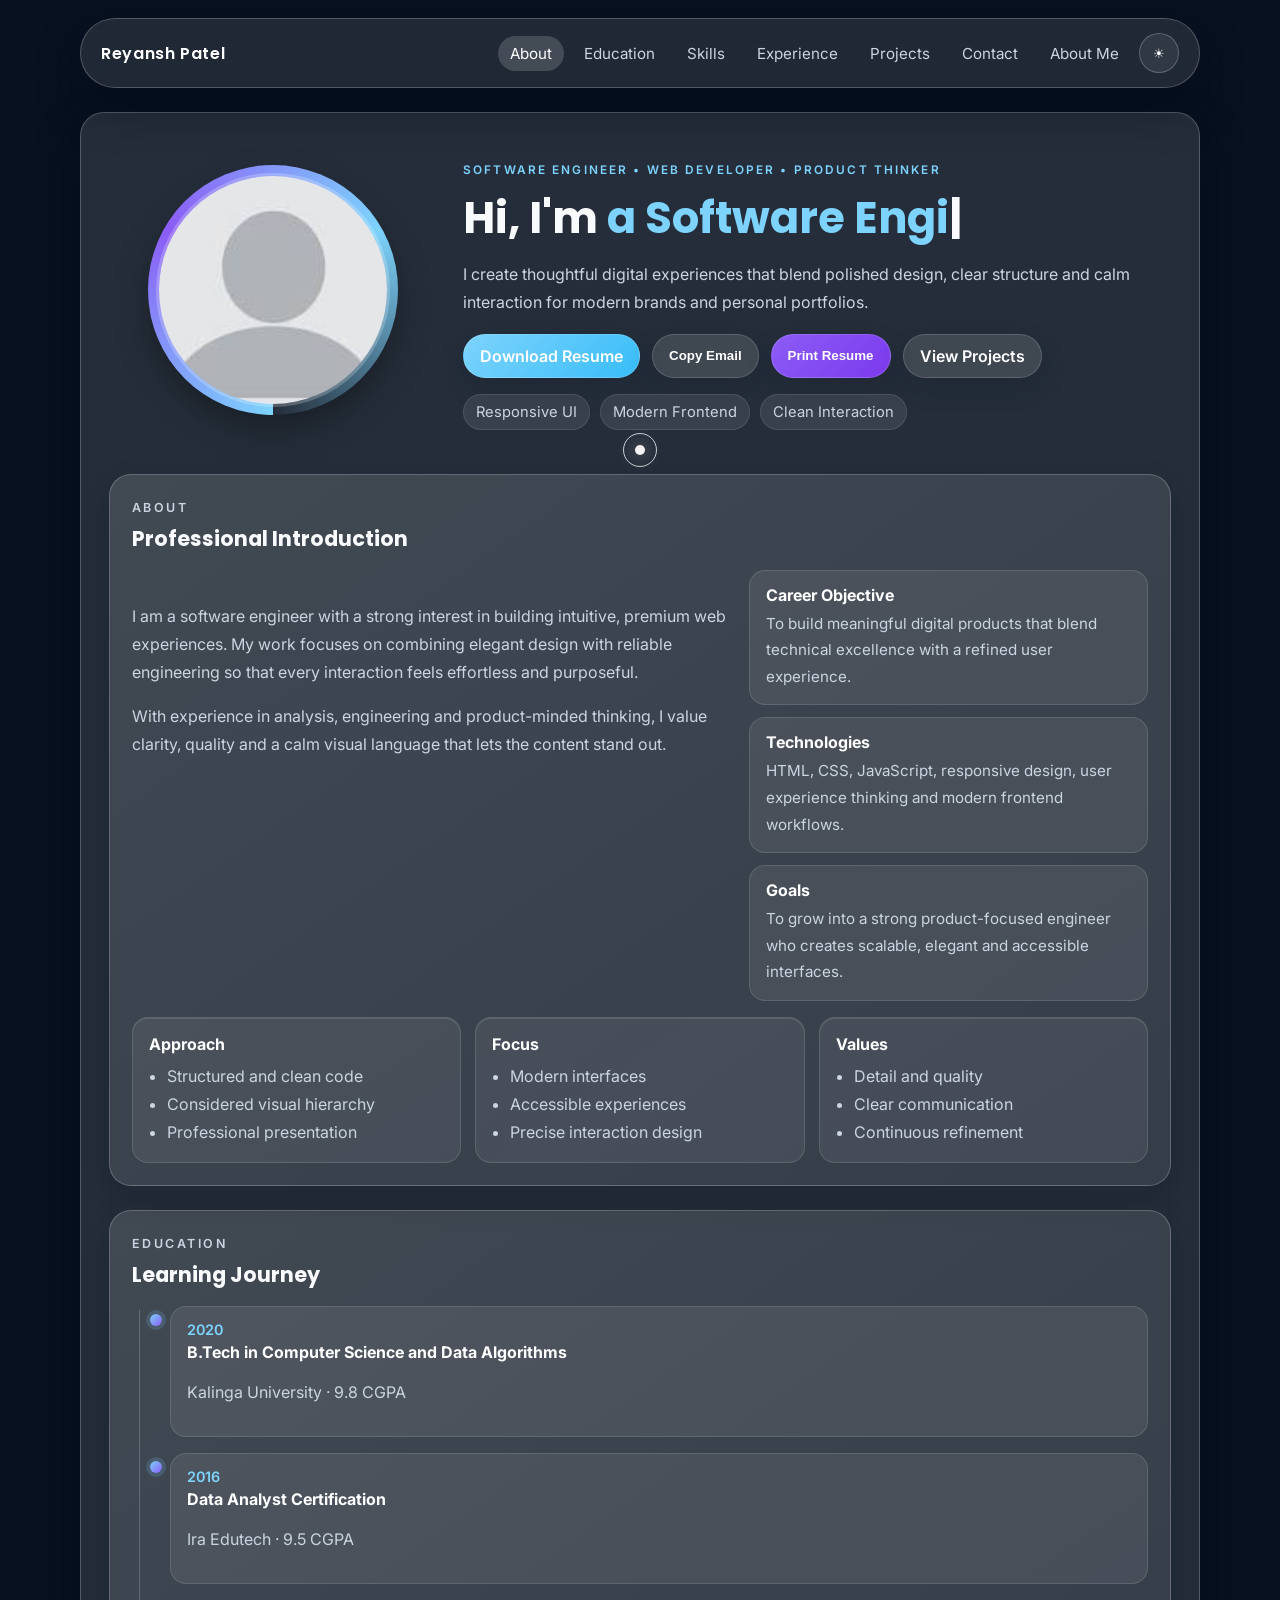
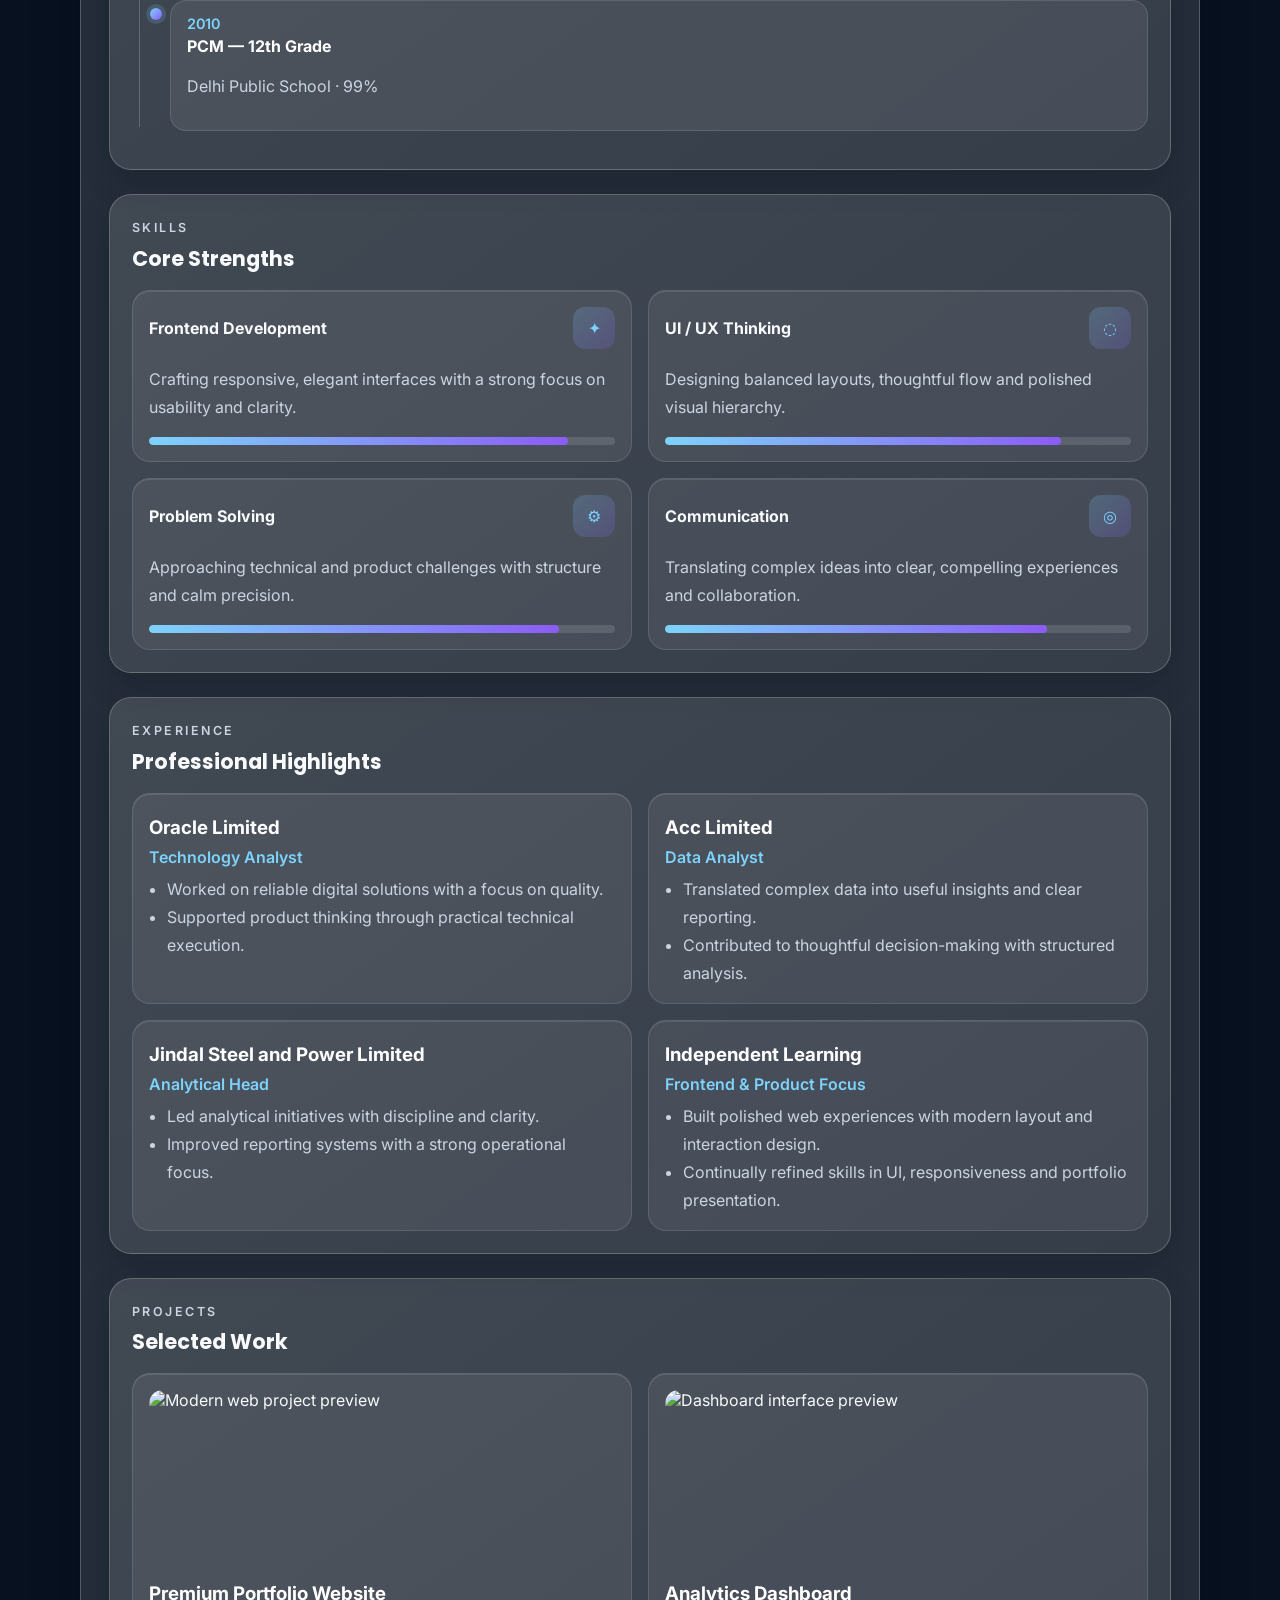
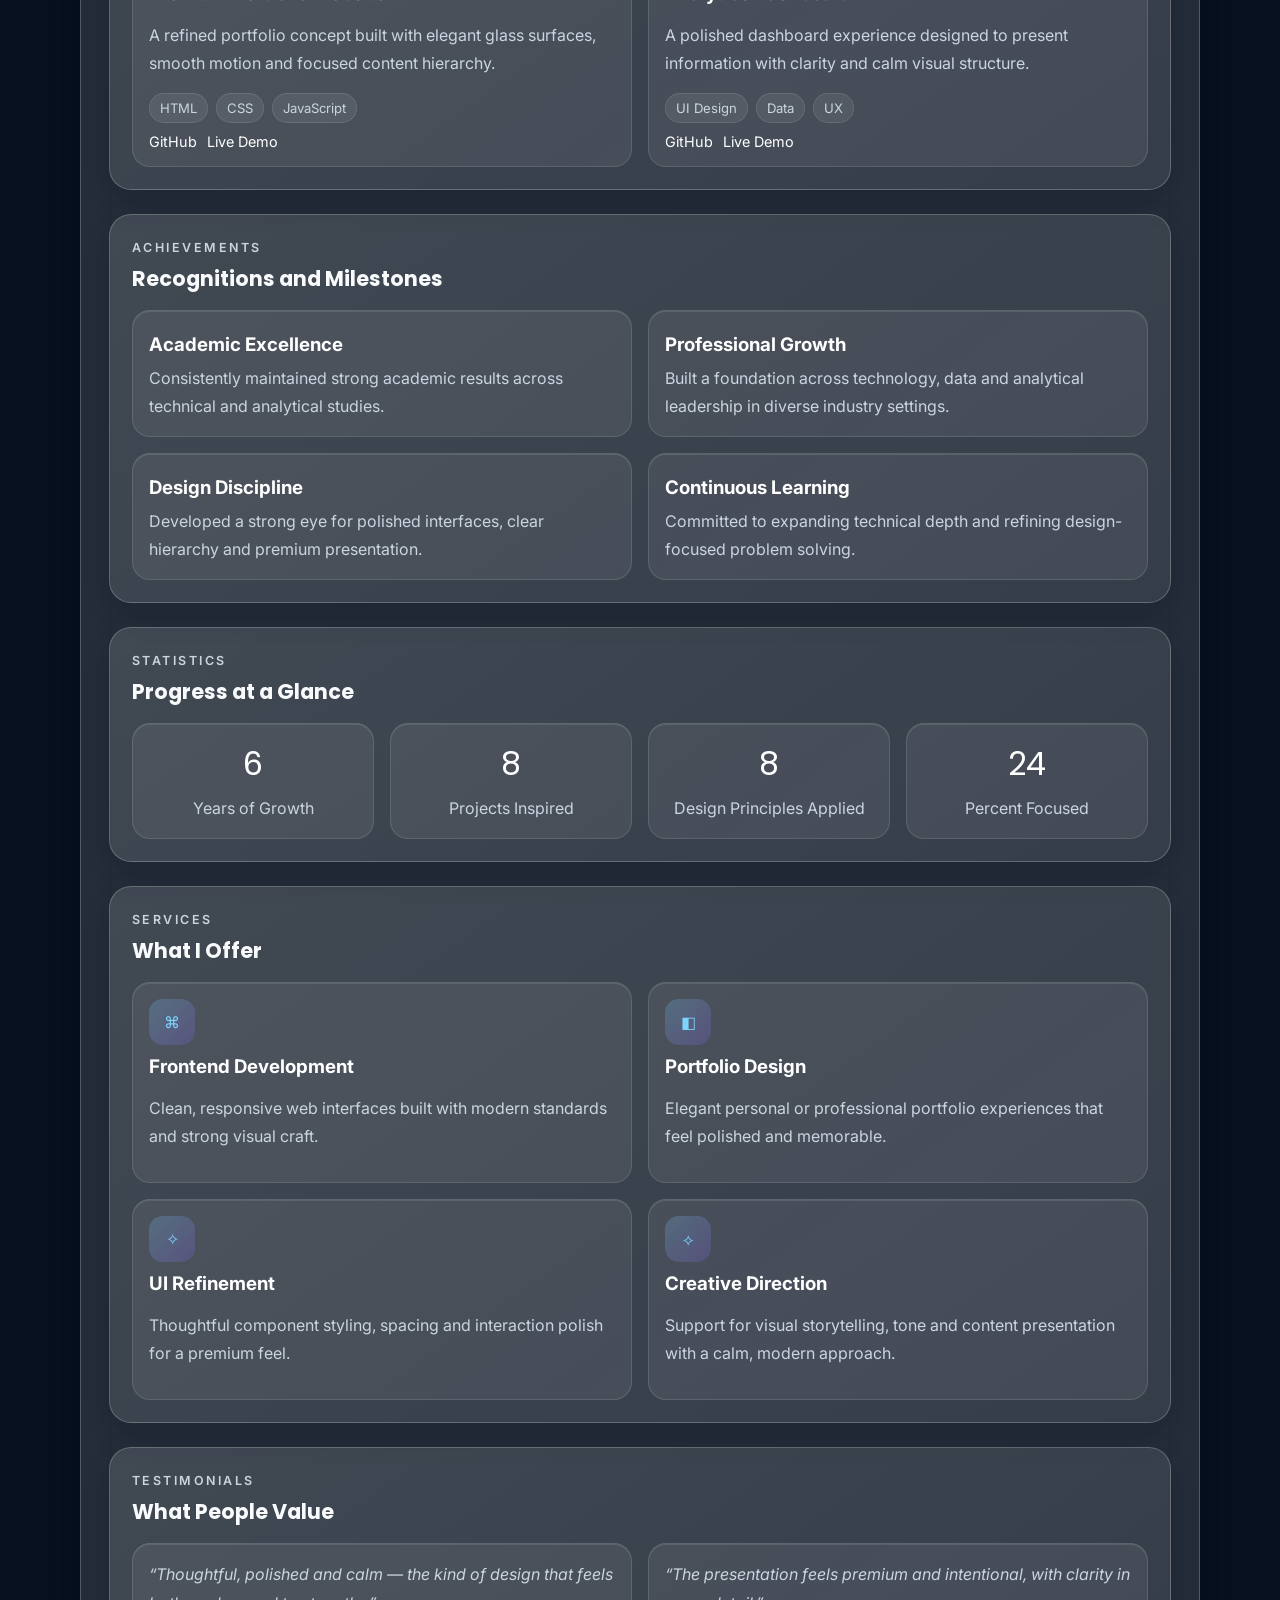
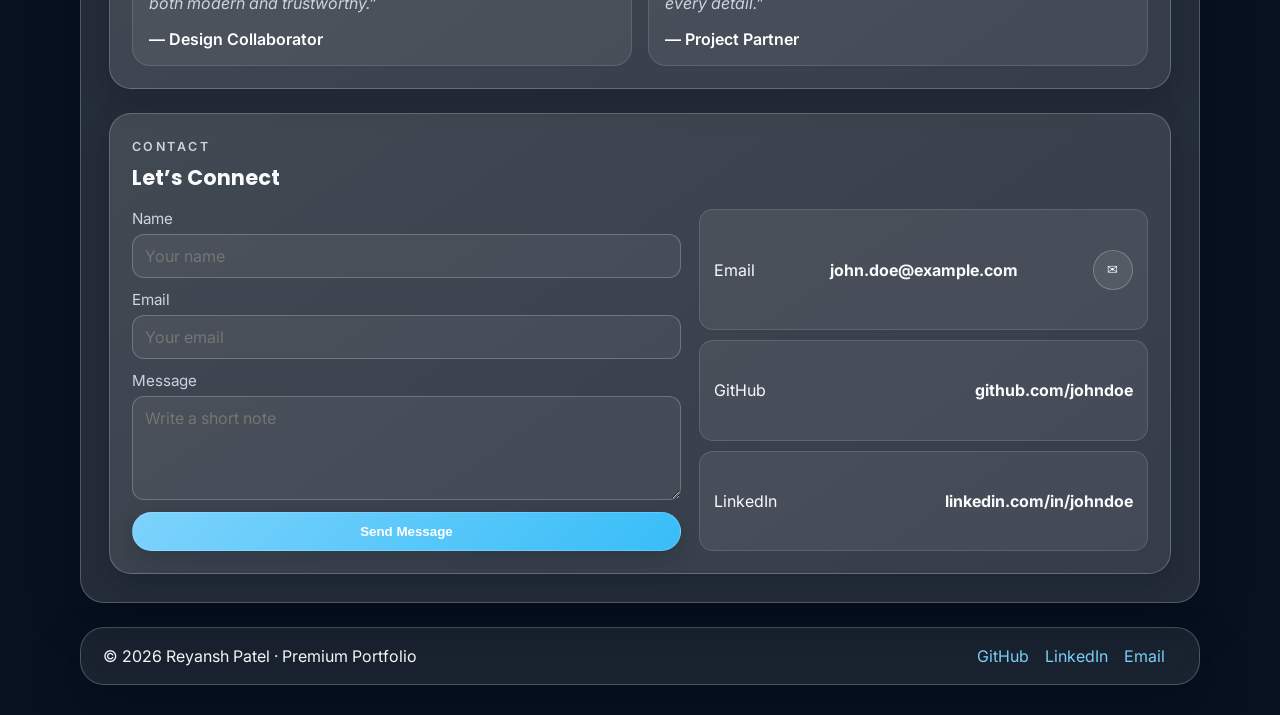
==== commit b89a88be: "Update index.html" ====
--- a/index.html
+++ b/index.html
@@ -671,7 +671,7 @@
         <section class="hero reveal">
             <div class="profile-shell">
                 <div class="profile-ring">
-                    <img src="C:\Users\REYANSH\OneDrive\Pictures\my photo.png" alt="Reyansh Patel profile picture">
+                    <img src="[data-uri]" alt="Reyansh Patel profile picture">
                 </div>
             </div>
             <div>
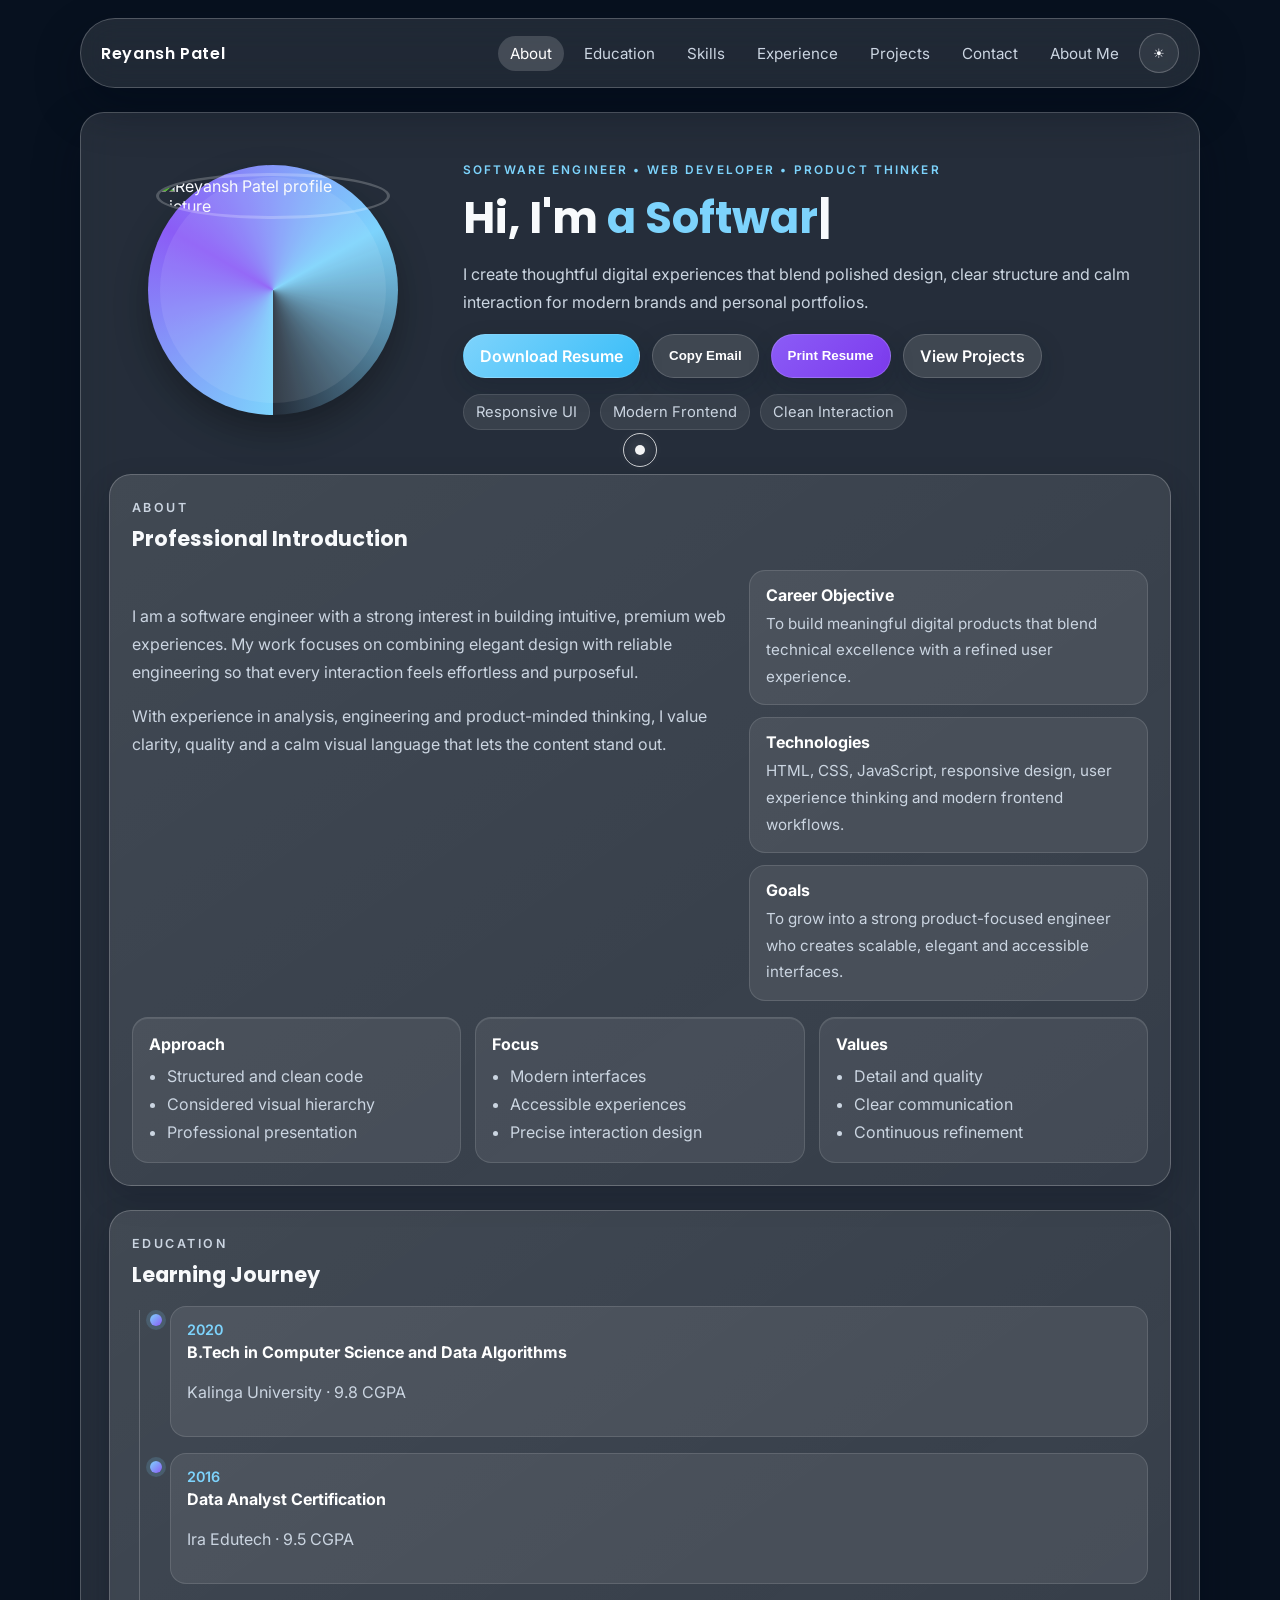
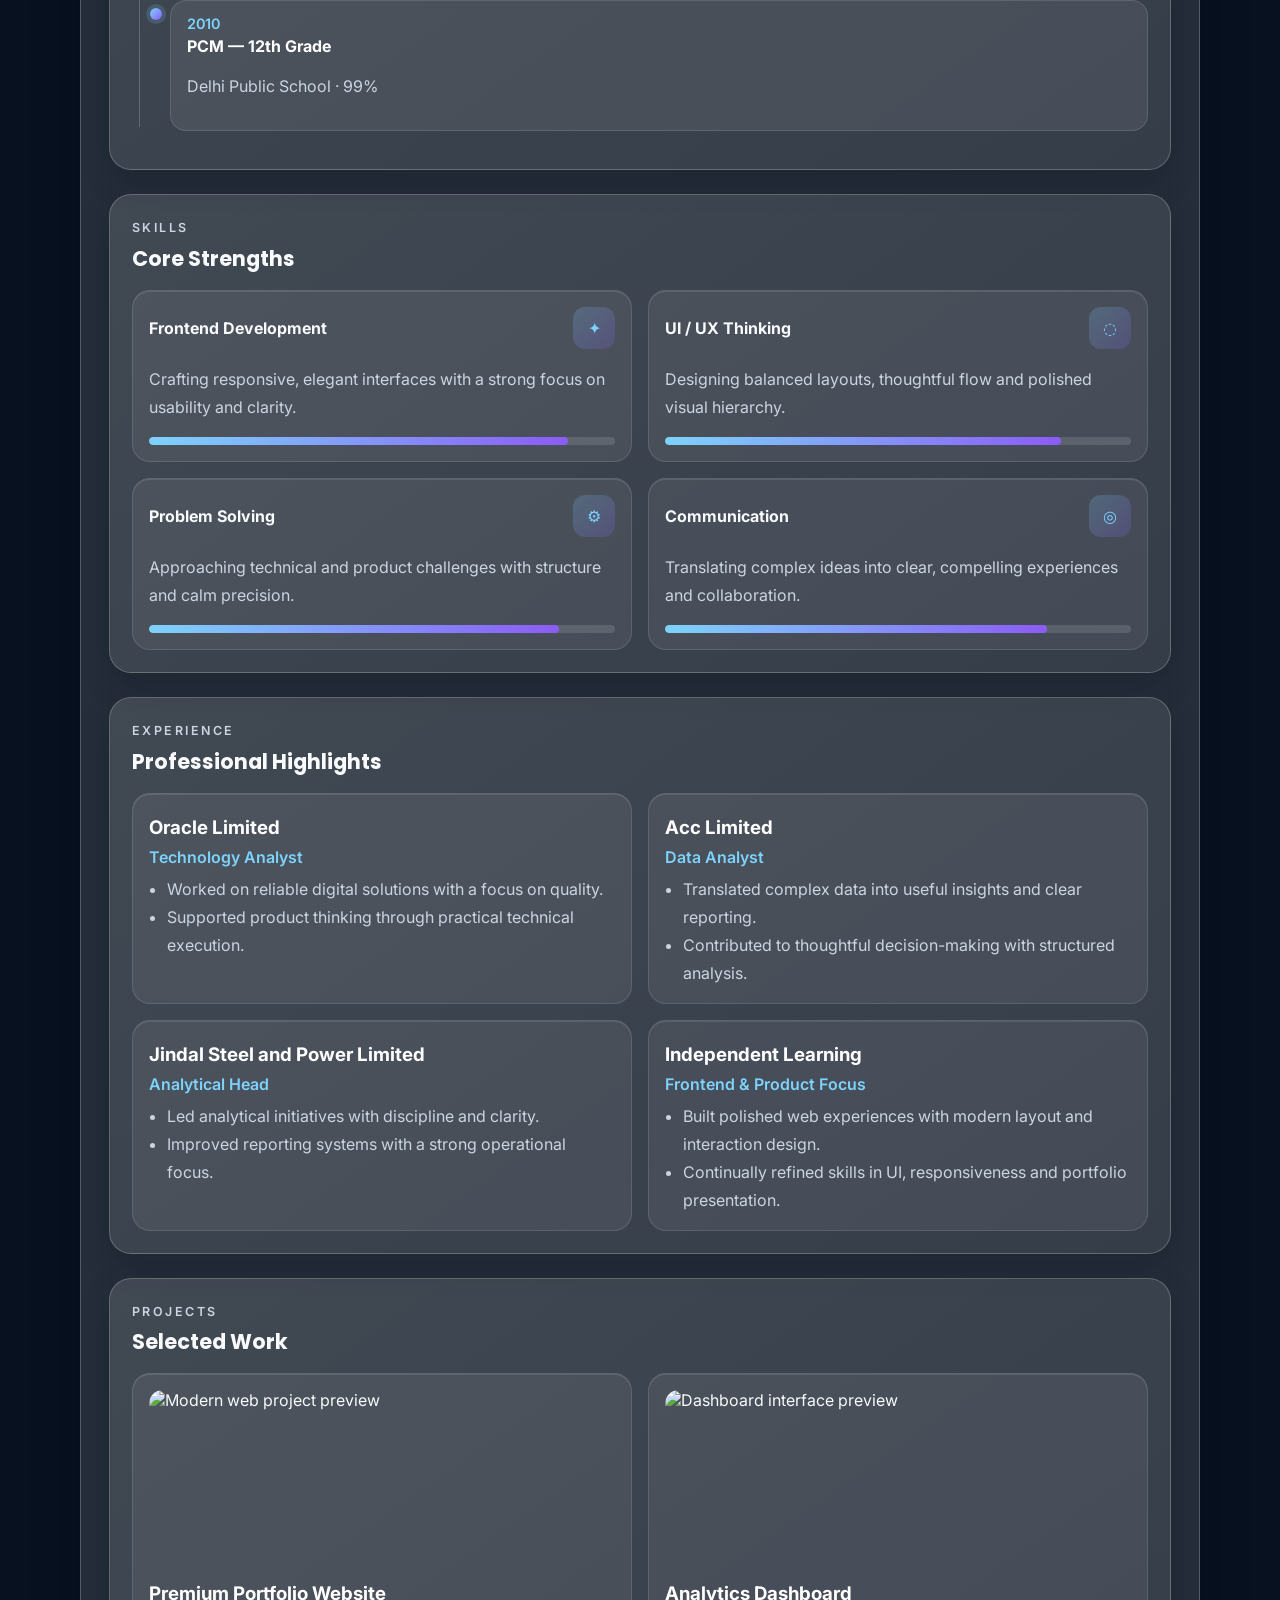
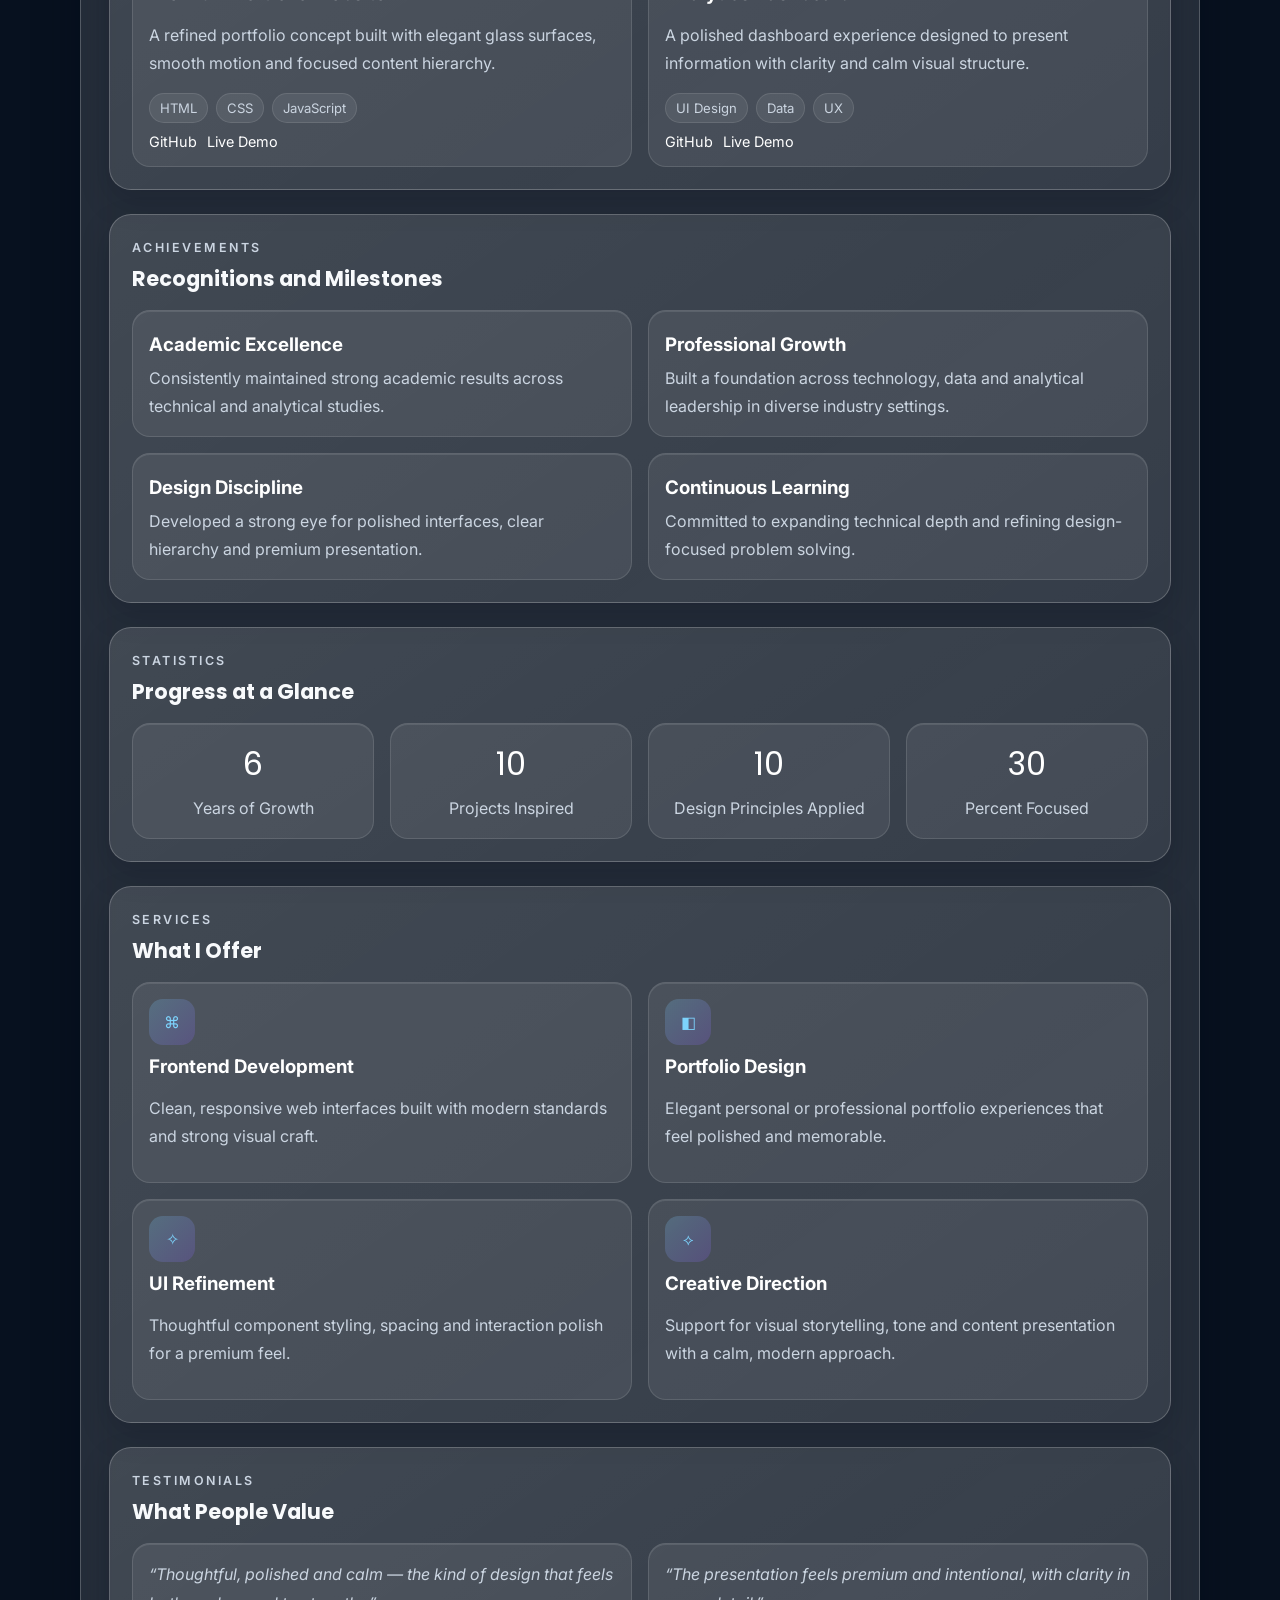
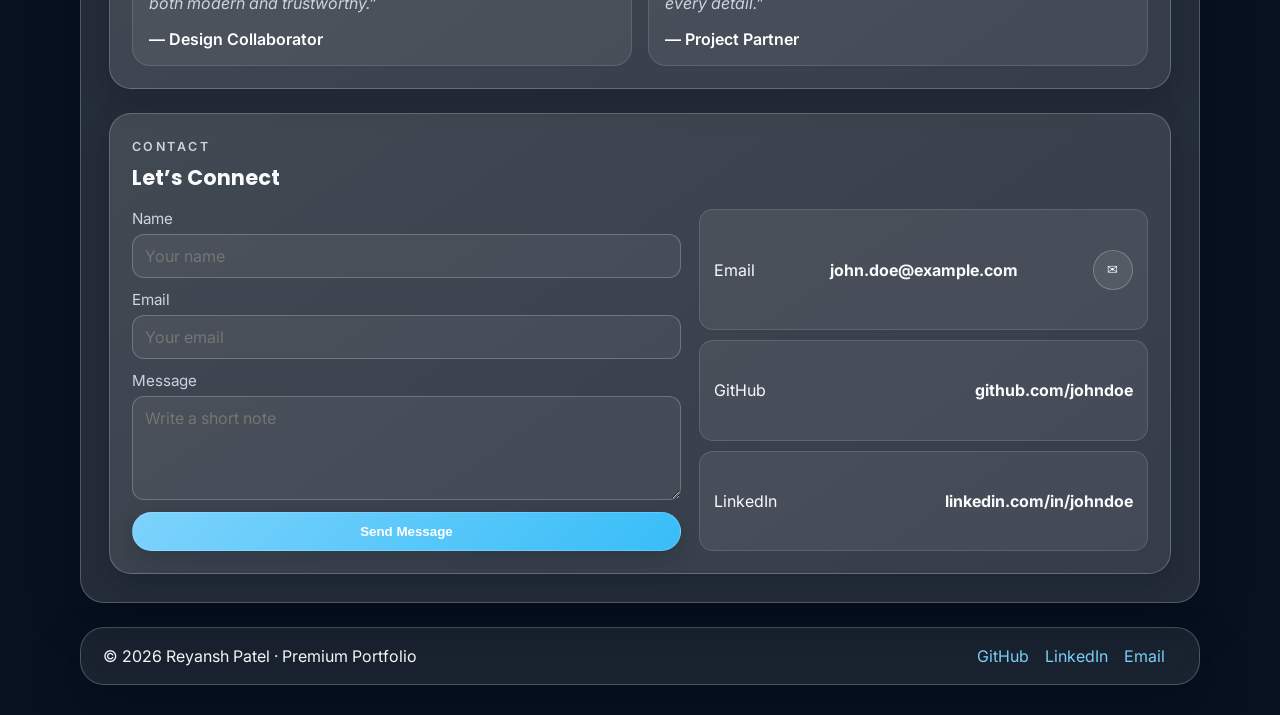
==== commit dd7ced70: "Added index.html" ====
--- a/index.html
+++ b/index.html
@@ -671,7 +671,7 @@
         <section class="hero reveal">
             <div class="profile-shell">
                 <div class="profile-ring">
-                    <img src="[data-uri]" alt="Reyansh Patel profile picture">
+                    <img src="C:\Users\REYANSH\OneDrive\Pictures\my photo.png" alt="Reyansh Patel profile picture">
                 </div>
             </div>
             <div>
